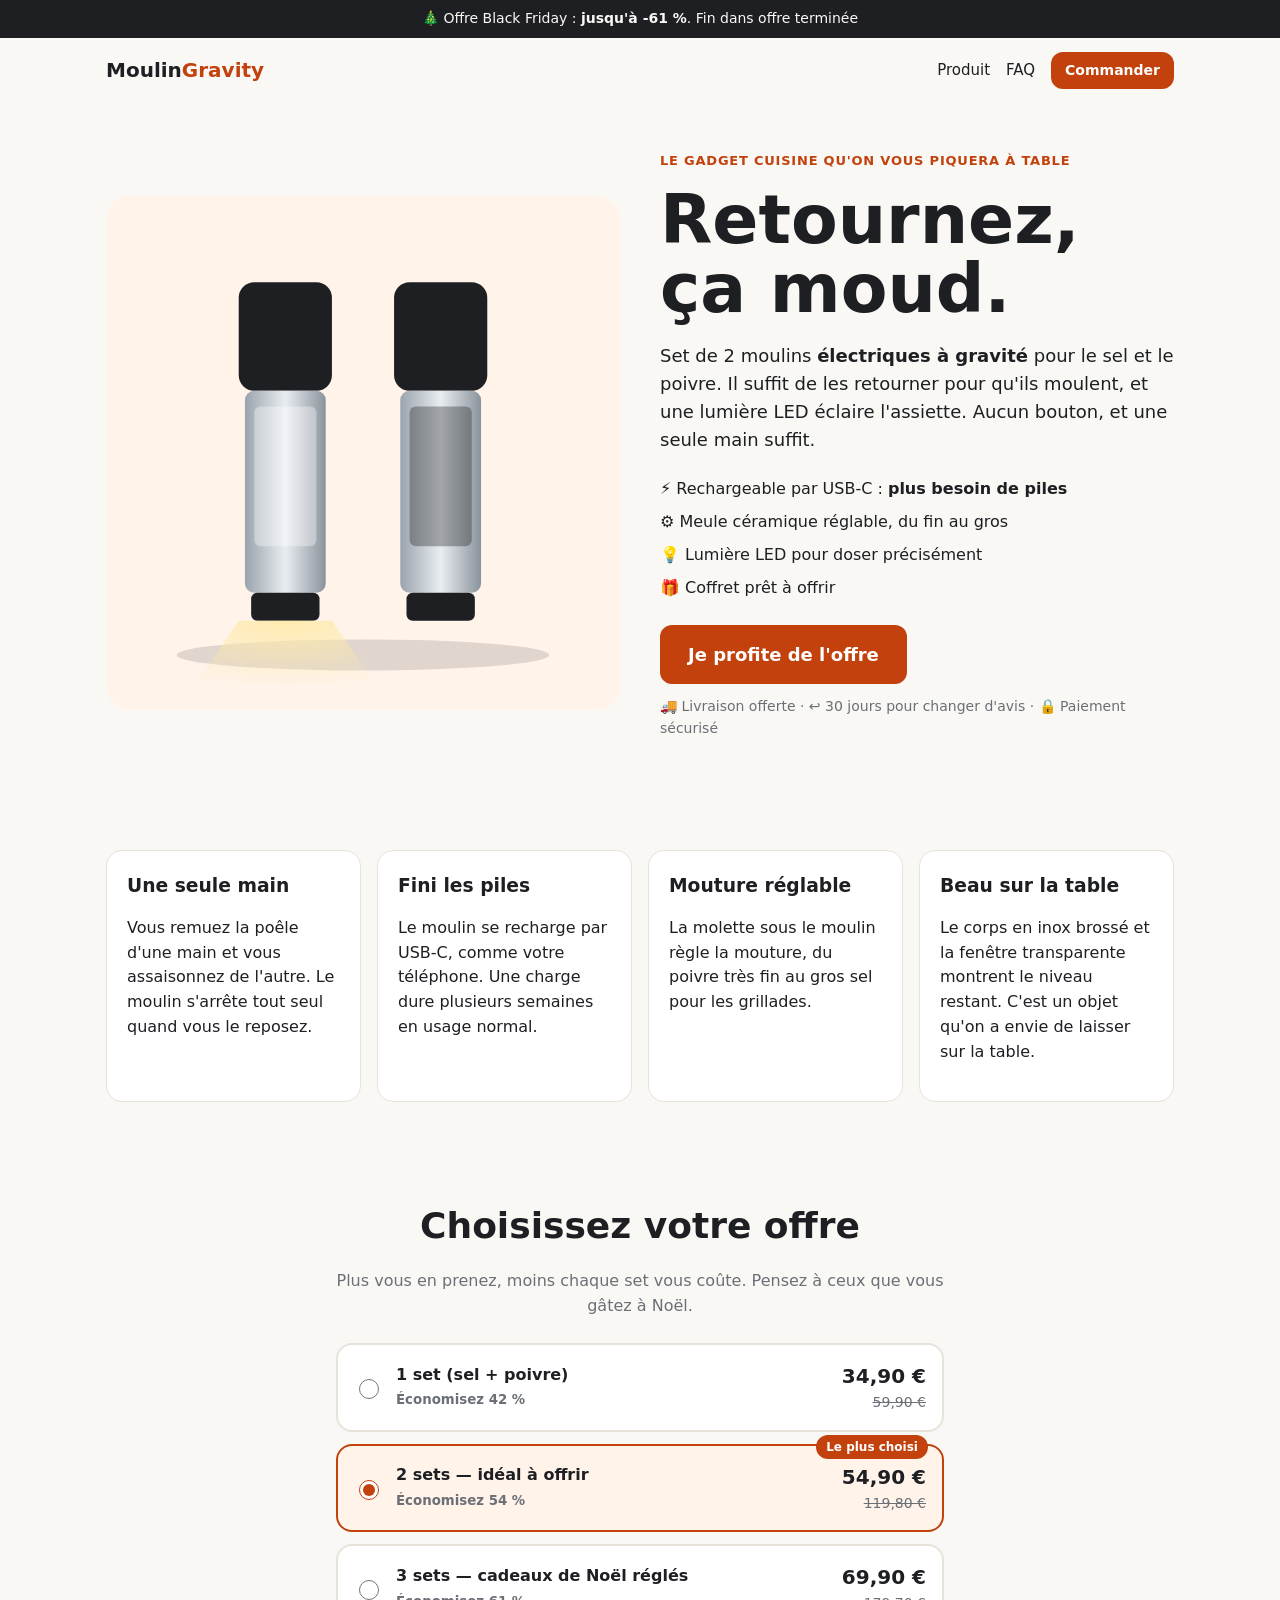
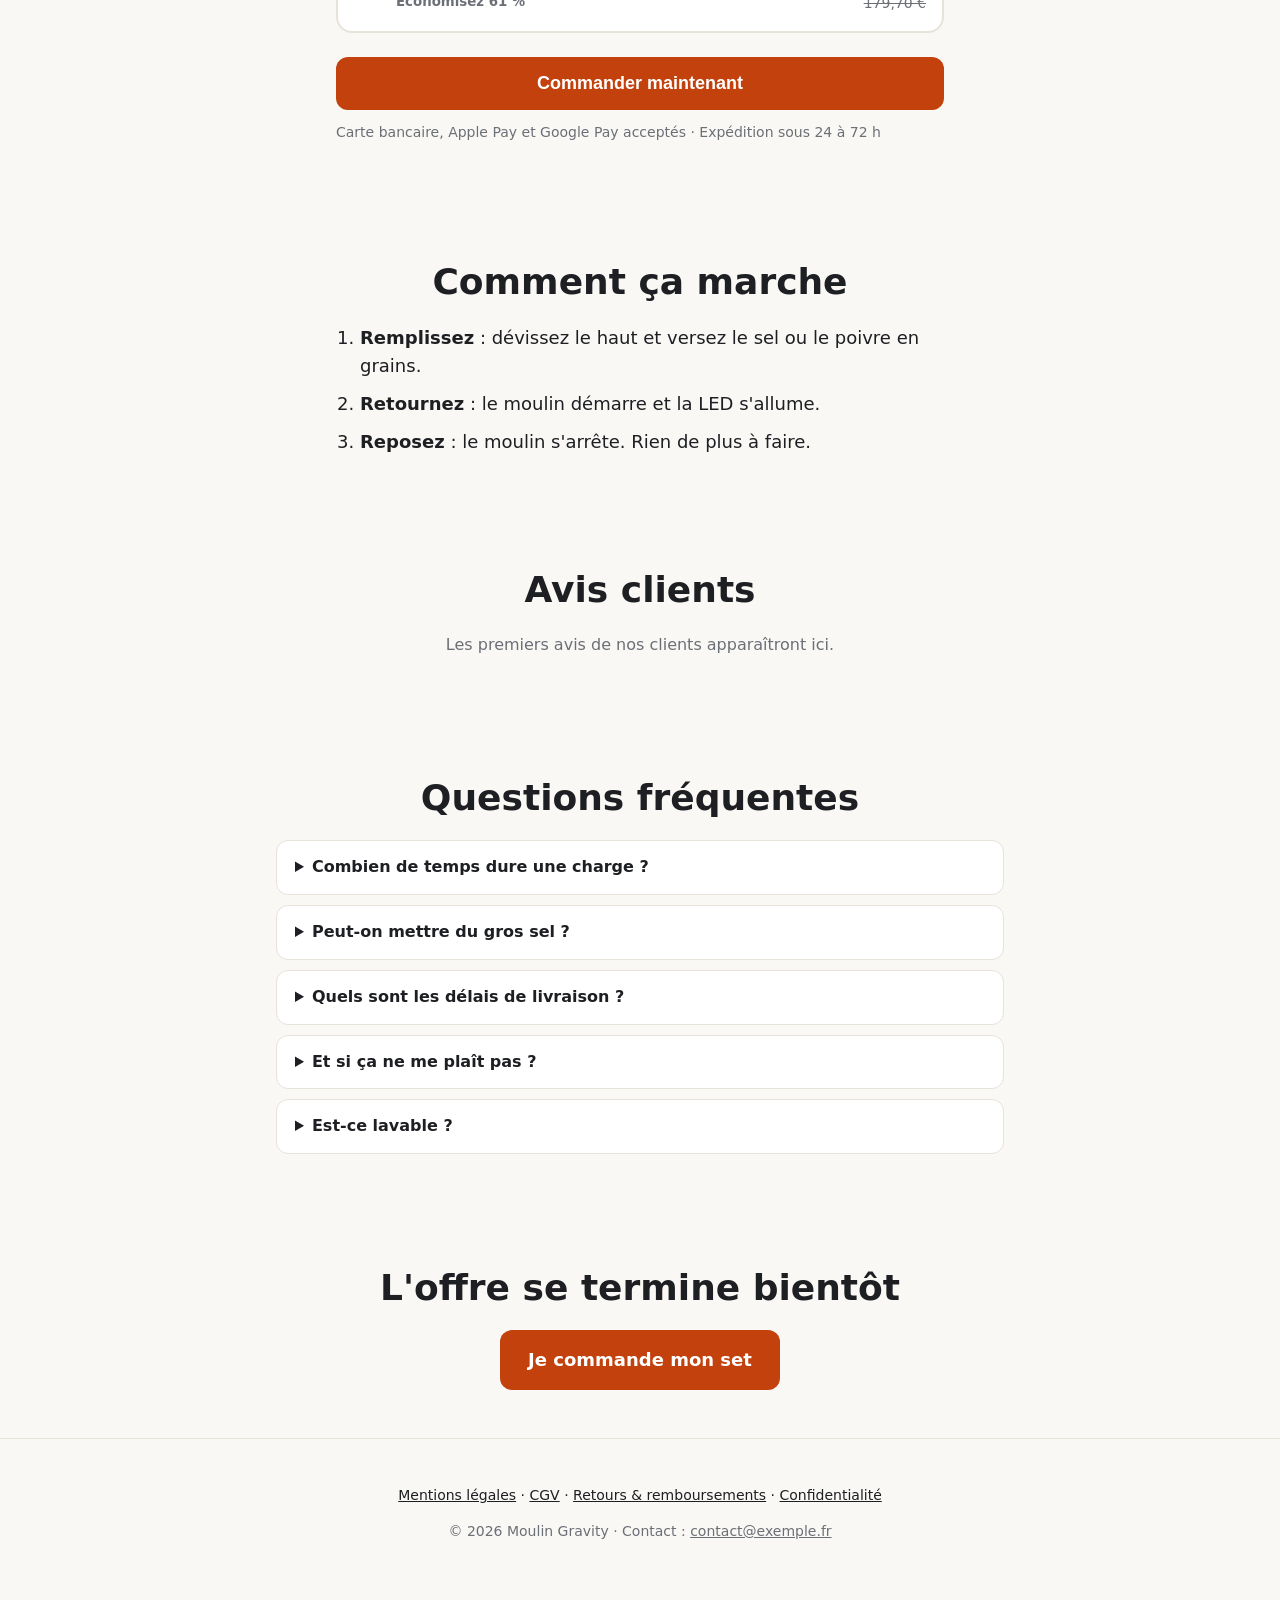
==== store/index.html @ 72789b7a "Lancement boutique Moulin Gravity : recherche produit, site, pubs et checklist Co-Authored-By: Claud" ====
<!doctype html>
<html lang="fr">
<head>
<meta charset="utf-8">
<meta name="viewport" content="width=device-width, initial-scale=1">
<title>Moulin Gravity — Moulins électriques sel & poivre</title>
<meta name="description" content="Retournez, ça moud. Set de 2 moulins électriques à gravité, avec lumière LED et rechargeables par USB-C. Livraison offerte en France.">
<meta property="og:title" content="Moulin Gravity — Retournez, ça moud.">
<meta property="og:description" content="Moulins électriques sel & poivre à gravité. L'idée cadeau de Noël.">
<link rel="stylesheet" href="style.css">
<script src="config.js"></script>
</head>
<body>

<div class="promo-bar">🎄 Offre Black Friday : <strong>jusqu'à -61 %</strong>. Fin dans <span id="countdown">—</span></div>

<header class="site-header">
  <a class="logo" href="#">Moulin<span>Gravity</span></a>
  <nav><a href="#produit">Produit</a><a href="#faq">FAQ</a><a href="#acheter" class="btn btn-sm">Commander</a></nav>
</header>

<main>
<section class="hero" id="produit">
  <div class="hero-media">
    <!-- Remplace par une vraie photo ou un GIF du produit : assets/hero.jpg -->
    <svg viewBox="0 0 300 300" role="img" aria-label="Deux moulins électriques à gravité">
      <defs>
        <linearGradient id="steel" x1="0" x2="1"><stop offset="0" stop-color="#9aa3ad"/><stop offset=".5" stop-color="#e9edf1"/><stop offset="1" stop-color="#8a939c"/></linearGradient>
        <radialGradient id="glow" cx=".5" cy="0" r="1"><stop offset="0" stop-color="#ffe9a8" stop-opacity=".9"/><stop offset="1" stop-color="#ffe9a8" stop-opacity="0"/></radialGradient>
      </defs>
      <ellipse cx="150" cy="280" rx="120" ry="10" fill="#000" opacity=".12"/>
      <g transform="translate(70 40)"><rect x="0" y="0" width="60" height="70" rx="10" fill="#1d1f23"/><rect x="4" y="70" width="52" height="130" rx="6" fill="url(#steel)"/><rect x="10" y="80" width="40" height="90" rx="4" fill="#fff" opacity=".35"/><rect x="8" y="200" width="44" height="18" rx="4" fill="#1d1f23"/><path d="M0 218 L60 218 L90 262 L-30 262 Z" fill="url(#glow)"/></g>
      <g transform="translate(170 40)"><rect x="0" y="0" width="60" height="70" rx="10" fill="#1d1f23"/><rect x="4" y="70" width="52" height="130" rx="6" fill="url(#steel)"/><rect x="10" y="80" width="40" height="90" rx="4" fill="#222" opacity=".35"/><rect x="8" y="200" width="44" height="18" rx="4" fill="#1d1f23"/></g>
    </svg>
  </div>
  <div class="hero-copy">
    <p class="eyebrow">Le gadget cuisine qu'on vous piquera à table</p>
    <h1>Retournez,<br>ça moud.</h1>
    <p class="lead">Set de 2 moulins <strong>électriques à gravité</strong> pour le sel et le poivre. Il suffit de les retourner pour qu'ils moulent, et une lumière LED éclaire l'assiette. Aucun bouton, et une seule main suffit.</p>
    <ul class="bullets">
      <li>⚡ Rechargeable par USB-C : <strong>plus besoin de piles</strong></li>
      <li>⚙️ Meule céramique réglable, du fin au gros</li>
      <li>💡 Lumière LED pour doser précisément</li>
      <li>🎁 Coffret prêt à offrir</li>
    </ul>
    <a href="#acheter" class="btn btn-lg">Je profite de l'offre</a>
    <p class="reassure">🚚 Livraison offerte · ↩️ 30 jours pour changer d'avis · 🔒 Paiement sécurisé</p>
  </div>
</section>

<section class="features">
  <div class="feature"><h3>Une seule main</h3><p>Vous remuez la poêle d'une main et vous assaisonnez de l'autre. Le moulin s'arrête tout seul quand vous le reposez.</p></div>
  <div class="feature"><h3>Fini les piles</h3><p>Le moulin se recharge par USB-C, comme votre téléphone. Une charge dure plusieurs semaines en usage normal.</p></div>
  <div class="feature"><h3>Mouture réglable</h3><p>La molette sous le moulin règle la mouture, du poivre très fin au gros sel pour les grillades.</p></div>
  <div class="feature"><h3>Beau sur la table</h3><p>Le corps en inox brossé et la fenêtre transparente montrent le niveau restant. C'est un objet qu'on a envie de laisser sur la table.</p></div>
</section>

<section class="offer" id="acheter">
  <h2>Choisissez votre offre</h2>
  <p class="sub">Plus vous en prenez, moins chaque set vous coûte. Pensez à ceux que vous gâtez à Noël.</p>
  <div class="offers" id="offers"></div>
  <button class="btn btn-lg btn-block" id="checkout">Commander maintenant</button>
  <p class="reassure">Carte bancaire, Apple Pay et Google Pay acceptés · Expédition sous 24 à 72 h</p>
</section>

<section class="steps">
  <h2>Comment ça marche</h2>
  <ol>
    <li><strong>Remplissez</strong> : dévissez le haut et versez le sel ou le poivre en grains.</li>
    <li><strong>Retournez</strong> : le moulin démarre et la LED s'allume.</li>
    <li><strong>Reposez</strong> : le moulin s'arrête. Rien de plus à faire.</li>
  </ol>
</section>

<section class="reviews">
  <h2>Avis clients</h2>
  <!-- N'affiche ici QUE de vrais avis (Judge.me, Trustpilot...). Les faux avis sont illégaux en France (DGCCRF). -->
  <p class="muted">Les premiers avis de nos clients apparaîtront ici.</p>
</section>

<section class="faq" id="faq">
  <h2>Questions fréquentes</h2>
  <details><summary>Combien de temps dure une charge ?</summary><p>Plusieurs semaines en usage quotidien normal. La recharge complète par USB-C prend environ 2 heures. Le câble est fourni.</p></details>
  <details><summary>Peut-on mettre du gros sel ?</summary><p>Oui. La meule céramique accepte le gros sel sec, le poivre en grains et les baies. Évitez le sel humide.</p></details>
  <details><summary>Quels sont les délais de livraison ?</summary><p>Comptez 3 à 7 jours ouvrés en France métropolitaine et en Belgique. Vous recevez un numéro de suivi par email.</p></details>
  <details><summary>Et si ça ne me plaît pas ?</summary><p>Vous avez 30 jours pour nous le retourner et être remboursé. Il suffit d'écrire au service client.</p></details>
  <details><summary>Est-ce lavable ?</summary><p>Essuyez l'extérieur avec un chiffon humide. Ne le plongez pas dans l'eau, car il contient de l'électronique.</p></details>
</section>

<section class="final-cta">
  <h2>L'offre se termine bientôt</h2>
  <a href="#acheter" class="btn btn-lg">Je commande mon set</a>
</section>
</main>

<footer>
  <p><a href="legal/mentions-legales.html">Mentions légales</a> · <a href="legal/cgv.html">CGV</a> · <a href="legal/retours.html">Retours & remboursements</a> · <a href="legal/confidentialite.html">Confidentialité</a></p>
  <p class="muted">© 2026 <span class="brand-name">Moulin Gravity</span> · Contact : <a class="contact-email" href="#"></a></p>
</footer>

<div class="sticky-cta"><a href="#acheter" class="btn btn-block">Commander : dès <span id="from-price"></span></a></div>

<script src="app.js"></script>
</body>
</html>
---- store/style.css ----
:root{--bg:#faf8f5;--fg:#1d1f23;--muted:#6b6f76;--card:#fff;--line:#e7e2da;--accent:#c2410c;--accent-fg:#fff;--soft:#fff3ea}
@media (prefers-color-scheme:dark){:root{--bg:#121315;--fg:#f1efe9;--muted:#a3a7ad;--card:#1c1d20;--line:#2c2e33;--accent:#f97316;--accent-fg:#111;--soft:#2a1b12}}
*{box-sizing:border-box}html{scroll-behavior:smooth}
body{margin:0;font:16px/1.55 system-ui,-apple-system,"Segoe UI",Roboto,sans-serif;background:var(--bg);color:var(--fg);padding-bottom:72px}
a{color:inherit}.muted{color:var(--muted)}
.promo-bar{background:var(--fg);color:var(--bg);text-align:center;padding:8px 16px;font-size:14px}
.site-header{display:flex;justify-content:space-between;align-items:center;padding:14px 16px;max-width:1100px;margin:auto}
.logo{font-weight:800;font-size:20px;text-decoration:none}.logo span{color:var(--accent)}
nav{display:flex;gap:16px;align-items:center}nav a{text-decoration:none;font-size:15px}
@media (max-width:600px){nav a:not(.btn){display:none}}
.btn{display:inline-block;background:var(--accent);color:var(--accent-fg);border:0;border-radius:12px;padding:12px 20px;font-weight:700;text-decoration:none;cursor:pointer;font-size:16px}
.btn:hover{filter:brightness(1.08)}.btn-sm{padding:8px 14px;font-size:14px}.btn-lg{padding:16px 28px;font-size:18px}.btn-block{display:block;width:100%;text-align:center}
section{max-width:1100px;margin:0 auto;padding:48px 16px}
h1{font-size:clamp(40px,7vw,68px);line-height:1.02;margin:.2em 0}h2{font-size:clamp(26px,4vw,36px);text-align:center;margin:0 0 .4em}
.eyebrow{color:var(--accent);font-weight:700;text-transform:uppercase;letter-spacing:.06em;font-size:13px;margin:0}
.lead{font-size:18px}.bullets{list-style:none;padding:0;margin:20px 0}.bullets li{padding:4px 0}
.reassure{font-size:14px;color:var(--muted);margin-top:12px}
.hero{display:grid;grid-template-columns:1fr 1fr;gap:40px;align-items:center}
.hero-media{background:var(--soft);border-radius:24px;padding:24px}.hero-media svg{width:100%;height:auto;display:block}
@media (max-width:800px){.hero{grid-template-columns:1fr}}
.features{display:grid;grid-template-columns:repeat(auto-fit,minmax(220px,1fr));gap:16px}
.feature{background:var(--card);border:1px solid var(--line);border-radius:16px;padding:20px}.feature h3{margin:0 0 6px}
.offer{max-width:640px}.sub{text-align:center;color:var(--muted)}
.offers{display:grid;gap:12px;margin:24px 0}
.offer-card{display:flex;align-items:center;gap:14px;background:var(--card);border:2px solid var(--line);border-radius:16px;padding:16px;cursor:pointer;position:relative}
.offer-card.selected{border-color:var(--accent);background:var(--soft)}
.offer-card input{accent-color:var(--accent);width:20px;height:20px}
.offer-card .label{flex:1;font-weight:600}.offer-card .price{text-align:right;font-weight:800;font-size:20px}
.offer-card .compare{display:block;font-size:14px;color:var(--muted);text-decoration:line-through;font-weight:400}
.badge{position:absolute;top:-11px;right:14px;background:var(--accent);color:var(--accent-fg);font-size:12px;font-weight:700;padding:3px 10px;border-radius:99px}
.steps ol{max-width:640px;margin:auto;font-size:18px}.steps li{margin:10px 0}
.reviews{text-align:center}
.faq{max-width:760px}details{background:var(--card);border:1px solid var(--line);border-radius:12px;padding:14px 18px;margin:10px 0}
summary{font-weight:700;cursor:pointer}
.final-cta{text-align:center}
footer{text-align:center;padding:32px 16px;border-top:1px solid var(--line);font-size:14px}
.sticky-cta{position:fixed;bottom:0;left:0;right:0;padding:10px 16px;background:var(--bg);border-top:1px solid var(--line);display:none}
@media (max-width:800px){.sticky-cta{display:block}}
.legal{max-width:760px}
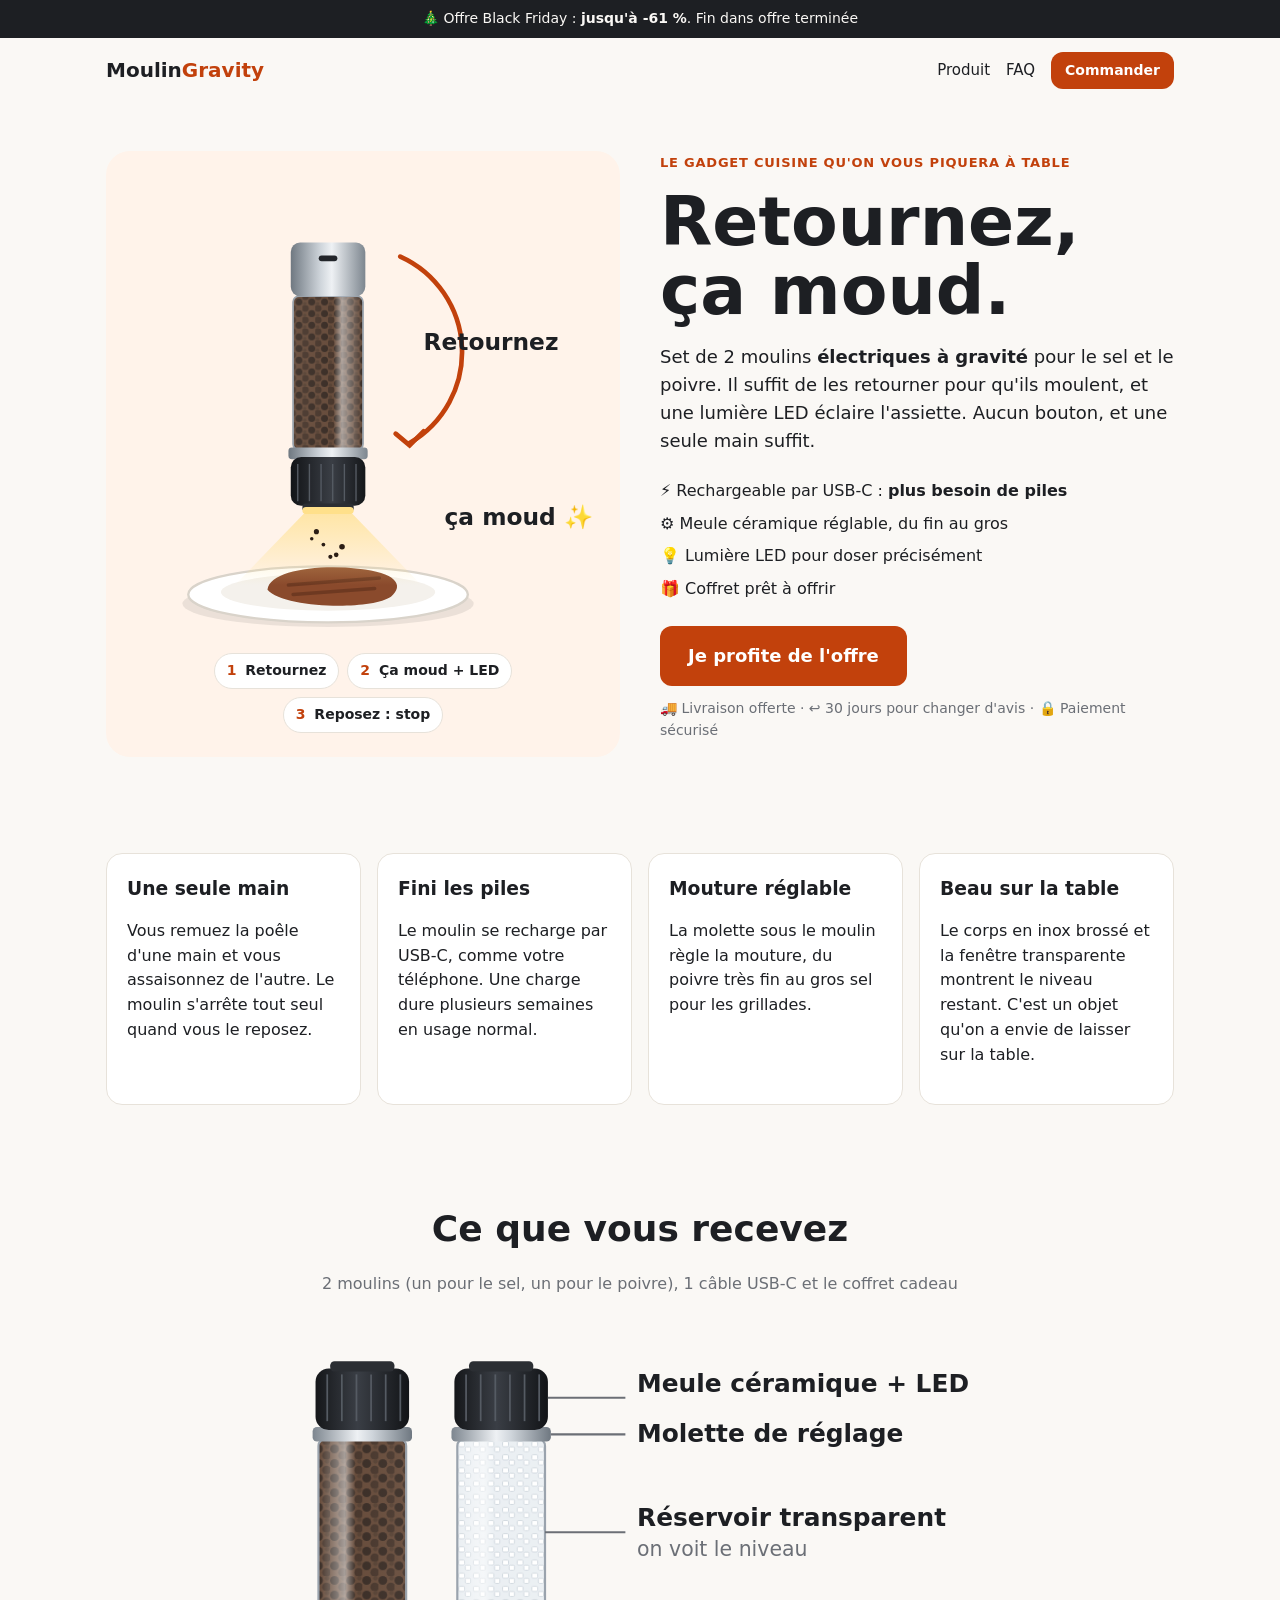
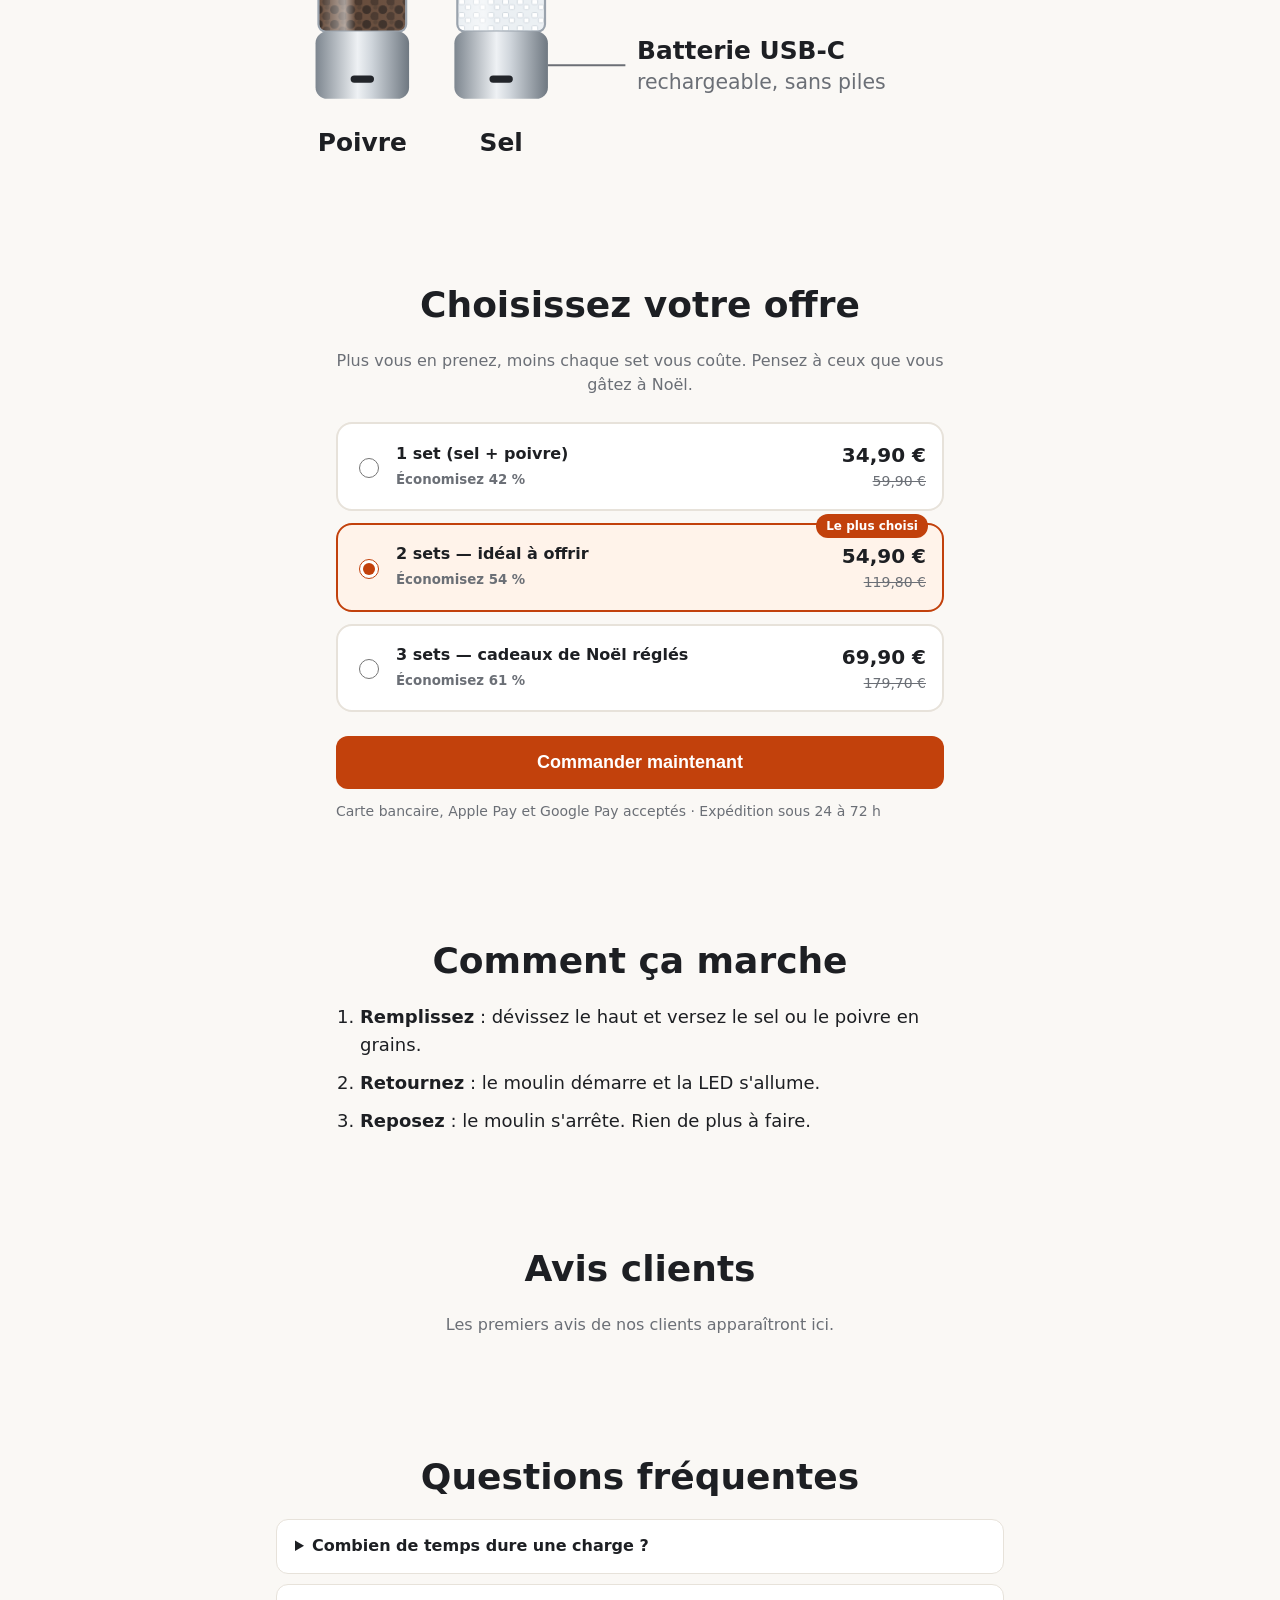
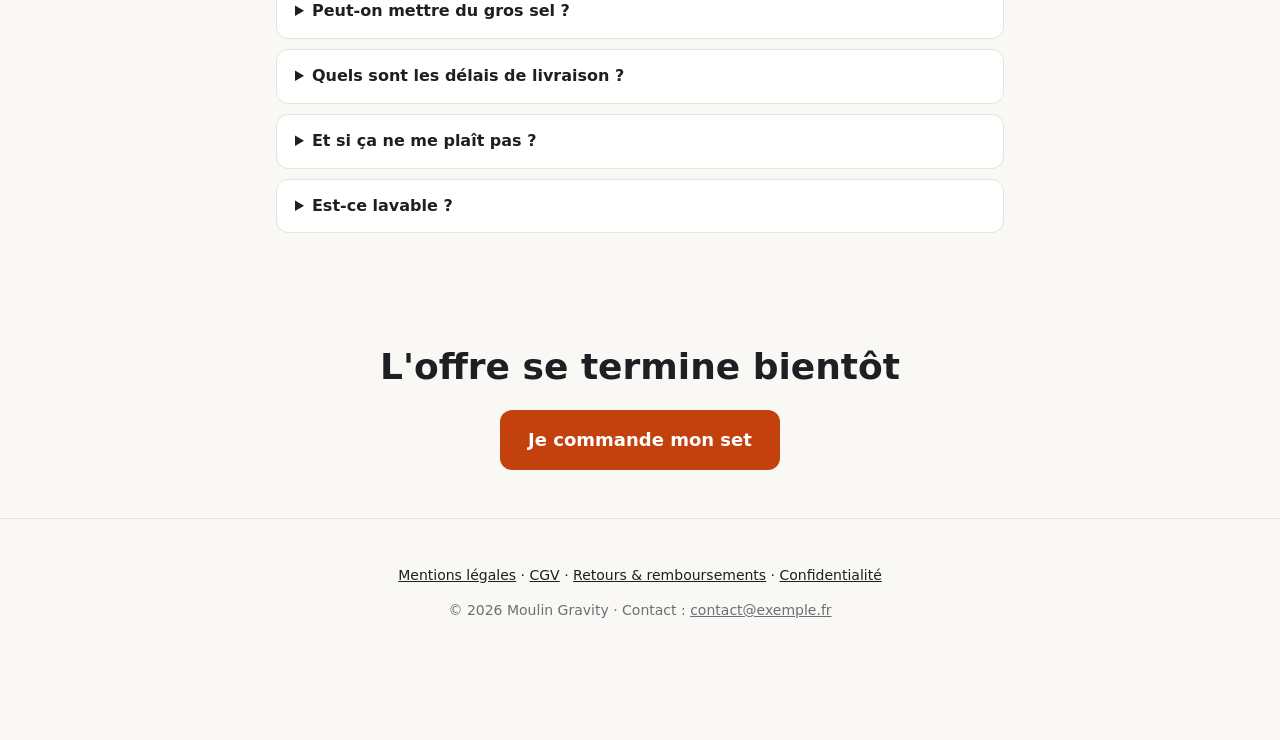
==== commit 29b24551: "Visuel produit : démo animée du retournement et schéma détaillé du moulin Co-Authored-By: Claude Opu" ====
--- a/store/index.html
+++ b/store/index.html
@@ -12,6 +12,31 @@
 </head>
 <body>
 
+<svg width="0" height="0" style="position:absolute" aria-hidden="true">
+  <defs>
+    <linearGradient id="steel" x1="0" x2="1"><stop offset="0" stop-color="#7d868f"/><stop offset=".45" stop-color="#eef1f4"/><stop offset=".6" stop-color="#cfd5db"/><stop offset="1" stop-color="#6f7881"/></linearGradient>
+    <linearGradient id="head" x1="0" x2="1"><stop offset="0" stop-color="#15171a"/><stop offset=".45" stop-color="#3a3e45"/><stop offset="1" stop-color="#121417"/></linearGradient>
+    <linearGradient id="glass" x1="0" x2="1"><stop offset="0" stop-color="#fff" stop-opacity=".05"/><stop offset=".3" stop-color="#fff" stop-opacity=".55"/><stop offset=".42" stop-color="#fff" stop-opacity=".08"/><stop offset="1" stop-color="#fff" stop-opacity=".12"/></linearGradient>
+    <linearGradient id="beam" x1="0" y1="0" x2="0" y2="1"><stop offset="0" stop-color="#ffe08a" stop-opacity=".95"/><stop offset="1" stop-color="#ffe08a" stop-opacity="0"/></linearGradient>
+    <pattern id="pepper" width="11" height="10" patternUnits="userSpaceOnUse"><rect width="11" height="10" fill="#5a3d2b"/><circle cx="3" cy="3" r="3" fill="#2b1d15"/><circle cx="8.5" cy="7.5" r="3" fill="#3a271c"/><circle cx="9" cy="1.5" r="1.6" fill="#4a3324"/></pattern>
+    <pattern id="salt" width="10" height="9" patternUnits="userSpaceOnUse"><rect width="10" height="9" fill="#e9eef2"/><rect x="1" y="1" width="4" height="3.5" rx=".8" fill="#fff" stroke="#c9d2da" stroke-width=".6"/><rect x="5.5" y="4.6" width="3.6" height="3.4" rx=".8" fill="#fff" stroke="#c9d2da" stroke-width=".6"/></pattern>
+    <!-- Moulin dessiné tête en haut, centré sur (0,0), hauteur 228 -->
+    <g id="grinder-body">
+      <rect x="-30" y="-64" width="60" height="132" rx="5" style="fill:var(--fill)"/>
+      <rect x="-30" y="-64" width="60" height="132" rx="5" fill="url(#glass)" stroke="#9aa3ad" stroke-width="1.5"/>
+      <rect x="-34" y="-72" width="68" height="10" rx="3" fill="url(#steel)"/>
+      <rect x="-32" y="-112" width="64" height="42" rx="9" fill="url(#head)"/>
+      <g stroke="#555b63" stroke-width="1.2">
+        <line x1="-24" y1="-108" x2="-24" y2="-76"/><line x1="-14" y1="-108" x2="-14" y2="-76"/><line x1="-4" y1="-108" x2="-4" y2="-76"/>
+        <line x1="6" y1="-108" x2="6" y2="-76"/><line x1="16" y1="-108" x2="16" y2="-76"/><line x1="26" y1="-108" x2="26" y2="-76"/>
+      </g>
+      <rect x="-22" y="-117" width="44" height="7" rx="3" fill="#2b2e33"/>
+      <rect x="-32" y="68" width="64" height="46" rx="8" fill="url(#steel)"/>
+      <rect x="-8" y="98" width="16" height="5" rx="2.5" fill="#22252a"/>
+    </g>
+  </defs>
+</svg>
+
 <div class="promo-bar">🎄 Offre Black Friday : <strong>jusqu'à -61 %</strong>. Fin dans <span id="countdown">—</span></div>
 
 <header class="site-header">
@@ -22,16 +47,48 @@
 <main>
 <section class="hero" id="produit">
   <div class="hero-media">
-    <!-- Remplace par une vraie photo ou un GIF du produit : assets/hero.jpg -->
-    <svg viewBox="0 0 300 300" role="img" aria-label="Deux moulins électriques à gravité">
-      <defs>
-        <linearGradient id="steel" x1="0" x2="1"><stop offset="0" stop-color="#9aa3ad"/><stop offset=".5" stop-color="#e9edf1"/><stop offset="1" stop-color="#8a939c"/></linearGradient>
-        <radialGradient id="glow" cx=".5" cy="0" r="1"><stop offset="0" stop-color="#ffe9a8" stop-opacity=".9"/><stop offset="1" stop-color="#ffe9a8" stop-opacity="0"/></radialGradient>
-      </defs>
-      <ellipse cx="150" cy="280" rx="120" ry="10" fill="#000" opacity=".12"/>
-      <g transform="translate(70 40)"><rect x="0" y="0" width="60" height="70" rx="10" fill="#1d1f23"/><rect x="4" y="70" width="52" height="130" rx="6" fill="url(#steel)"/><rect x="10" y="80" width="40" height="90" rx="4" fill="#fff" opacity=".35"/><rect x="8" y="200" width="44" height="18" rx="4" fill="#1d1f23"/><path d="M0 218 L60 218 L90 262 L-30 262 Z" fill="url(#glow)"/></g>
-      <g transform="translate(170 40)"><rect x="0" y="0" width="60" height="70" rx="10" fill="#1d1f23"/><rect x="4" y="70" width="52" height="130" rx="6" fill="url(#steel)"/><rect x="10" y="80" width="40" height="90" rx="4" fill="#222" opacity=".35"/><rect x="8" y="200" width="44" height="18" rx="4" fill="#1d1f23"/></g>
+    <svg viewBox="0 0 400 400" role="img" aria-label="Animation : on retourne le moulin, la LED s'allume et le poivre tombe sur l'assiette" id="demo">
+      <!-- assiette + steak -->
+      <ellipse cx="170" cy="368" rx="125" ry="20" fill="#000" opacity=".08"/>
+      <ellipse cx="170" cy="360" rx="120" ry="24" fill="#fff" stroke="#d9d3ca" stroke-width="2"/>
+      <ellipse cx="170" cy="358" rx="92" ry="16" fill="#f4f1ec"/>
+      <path d="M118 356 C120 340 160 334 196 338 C228 341 236 352 224 362 C206 374 132 372 118 356 Z" fill="#8a4a2c"/>
+      <path d="M136 352 L214 346 M140 360 L210 355" stroke="#5d2f1b" stroke-width="3" stroke-linecap="round" opacity=".6"/>
+
+      <!-- faisceau LED + poivre (visibles quand retourné) -->
+      <g opacity="0">
+        <animate attributeName="opacity" values="0;0;1;1;0;0" keyTimes="0;.36;.4;.8;.84;1" dur="6s" repeatCount="indefinite"/>
+        <path d="M150 290 L190 290 L250 352 L90 352 Z" fill="url(#beam)" opacity=".75"/>
+        <g fill="#2b1d15">
+          <circle cx="160" cy="292" r="2.2"><animate attributeName="cy" values="292;346" dur=".7s" repeatCount="indefinite"/></circle>
+          <circle cx="172" cy="292" r="1.8"><animate attributeName="cy" values="292;348" dur=".6s" begin=".2s" repeatCount="indefinite"/></circle>
+          <circle cx="182" cy="292" r="2.4"><animate attributeName="cy" values="292;345" dur=".75s" begin=".35s" repeatCount="indefinite"/></circle>
+          <circle cx="166" cy="292" r="1.6"><animate attributeName="cy" values="292;350" dur=".65s" begin=".1s" repeatCount="indefinite"/></circle>
+          <circle cx="177" cy="292" r="2"><animate attributeName="cy" values="292;347" dur=".7s" begin=".45s" repeatCount="indefinite"/></circle>
+          <circle cx="156" cy="292" r="1.5"><animate attributeName="cy" values="292;349" dur=".8s" begin=".3s" repeatCount="indefinite"/></circle>
+        </g>
+        <text x="270" y="300" font-size="20" font-weight="800" fill="currentColor">ça moud ✨</text>
+      </g>
+
+      <!-- flèche "retournez" (visible à l'endroit) -->
+      <g opacity="1" fill="none" stroke="var(--accent)" stroke-width="4" stroke-linecap="round">
+        <animate attributeName="opacity" values="1;1;0;0;0;1" keyTimes="0;.18;.24;.9;.96;1" dur="6s" repeatCount="indefinite"/>
+        <path d="M232 70 A90 90 0 0 1 240 230"/>
+        <path d="M228 222 L240 232 L252 220"/>
+        <text x="252" y="150" font-size="20" font-weight="800" fill="currentColor" stroke="none">Retournez</text>
+      </g>
+
+      <!-- moulin poivre animé -->
+      <g transform="translate(170 172)">
+        <g style="--fill:url(#pepper)">
+          <animateTransform attributeName="transform" type="rotate" values="0;0;180;180;0;0" keyTimes="0;.2;.36;.8;.95;1" dur="6s" repeatCount="indefinite" calcMode="spline" keySplines="0 0 1 1;.5 0 .3 1;0 0 1 1;.5 0 .3 1;0 0 1 1"/>
+          <use href="#grinder-body"/>
+          <g opacity="0"><animate attributeName="opacity" values="0;0;1;1;0;0" keyTimes="0;.36;.4;.8;.84;1" dur="6s" repeatCount="indefinite"/>
+            <rect x="-22" y="-119" width="44" height="6" rx="3" fill="#ffe08a"/></g>
+        </g>
+      </g>
     </svg>
+    <ol class="demo-steps"><li><b>1</b> Retournez</li><li><b>2</b> Ça moud + LED</li><li><b>3</b> Reposez : stop</li></ol>
   </div>
   <div class="hero-copy">
     <p class="eyebrow">Le gadget cuisine qu'on vous piquera à table</p>
@@ -53,6 +110,27 @@
   <div class="feature"><h3>Fini les piles</h3><p>Le moulin se recharge par USB-C, comme votre téléphone. Une charge dure plusieurs semaines en usage normal.</p></div>
   <div class="feature"><h3>Mouture réglable</h3><p>La molette sous le moulin règle la mouture, du poivre très fin au gros sel pour les grillades.</p></div>
   <div class="feature"><h3>Beau sur la table</h3><p>Le corps en inox brossé et la fenêtre transparente montrent le niveau restant. C'est un objet qu'on a envie de laisser sur la table.</p></div>
+</section>
+
+<section class="anatomy">
+  <h2>Ce que vous recevez</h2>
+  <p class="sub">2 moulins (un pour le sel, un pour le poivre), 1 câble USB-C et le coffret cadeau</p>
+  <svg viewBox="0 0 520 320" role="img" aria-label="Schéma du moulin avec ses éléments">
+    <g transform="translate(70 150)" style="--fill:url(#pepper)"><use href="#grinder-body"/></g>
+    <g transform="translate(165 150)" style="--fill:url(#salt)"><use href="#grinder-body"/></g>
+    <g fill="currentColor" font-size="17" font-weight="700" text-anchor="middle"><text x="70" y="300">Poivre</text><text x="165" y="300">Sel</text></g>
+    <g stroke="var(--muted)" stroke-width="1.5" fill="none">
+      <path d="M197 58 H250"/><path d="M199 83 H250"/><path d="M195 150 H250"/><path d="M197 241 H250"/>
+    </g>
+    <g fill="currentColor" font-size="17">
+      <text x="258" y="54" font-weight="700">Meule céramique + LED</text>
+      <text x="258" y="88" font-weight="700">Molette de réglage</text>
+      <text x="258" y="146" font-weight="700">Réservoir transparent</text>
+      <text x="258" y="166" class="small">on voit le niveau</text>
+      <text x="258" y="237" font-weight="700">Batterie USB-C</text>
+      <text x="258" y="257" class="small">rechargeable, sans piles</text>
+    </g>
+  </svg>
 </section>
 
 <section class="offer" id="acheter">
--- a/store/style.css
+++ b/store/style.css
@@ -37,3 +37,10 @@
 .sticky-cta{position:fixed;bottom:0;left:0;right:0;padding:10px 16px;background:var(--bg);border-top:1px solid var(--line);display:none}
 @media (max-width:800px){.sticky-cta{display:block}}
 .legal{max-width:760px}
+.hero-media{color:var(--fg)}
+.demo-steps{display:flex;justify-content:center;gap:8px;list-style:none;padding:0;margin:12px 0 0;flex-wrap:wrap;font-size:14px;font-weight:600}
+.demo-steps li{background:var(--card);border:1px solid var(--line);border-radius:99px;padding:6px 12px}
+.demo-steps b{color:var(--accent);margin-right:4px}
+.anatomy svg{width:100%;height:auto;display:block;color:var(--fg);max-width:760px;margin:16px auto 0}
+.anatomy .small{font-size:13px;fill:var(--muted)}
+.anatomy .small{font-size:14px}
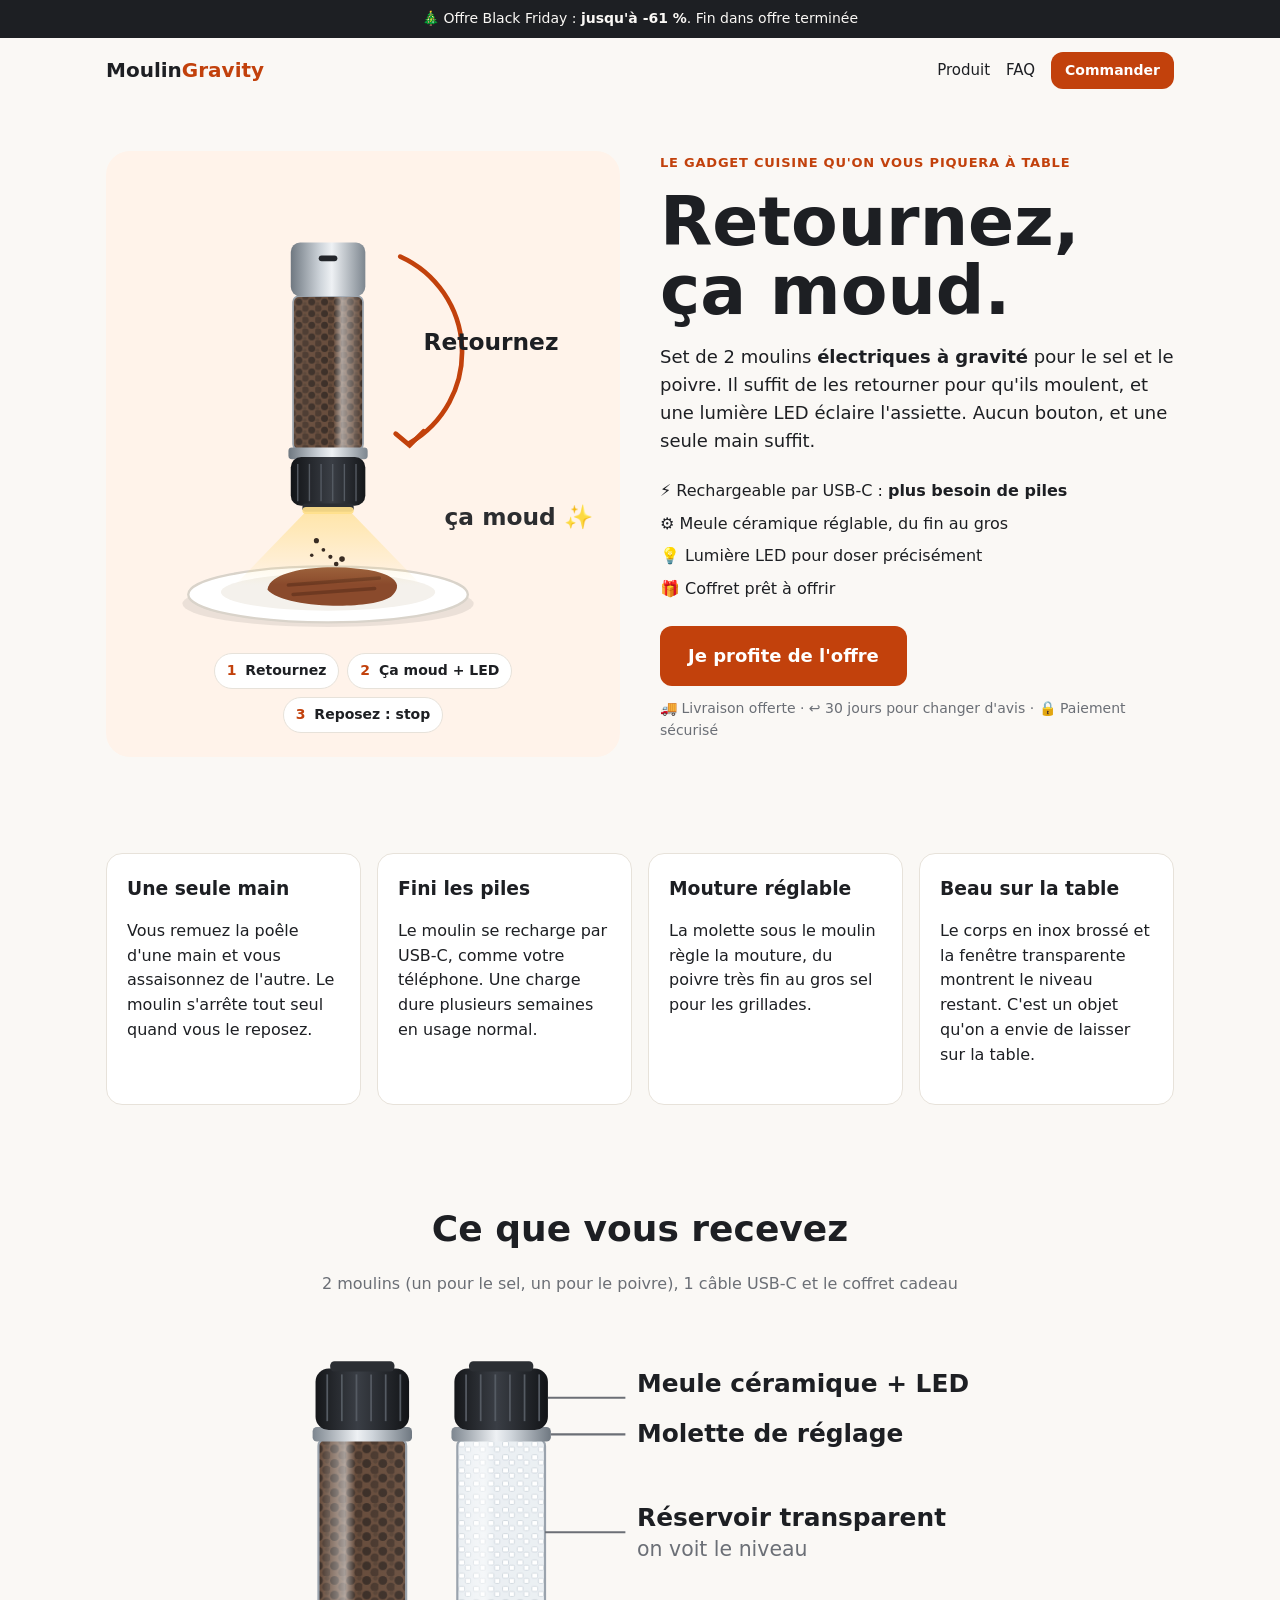
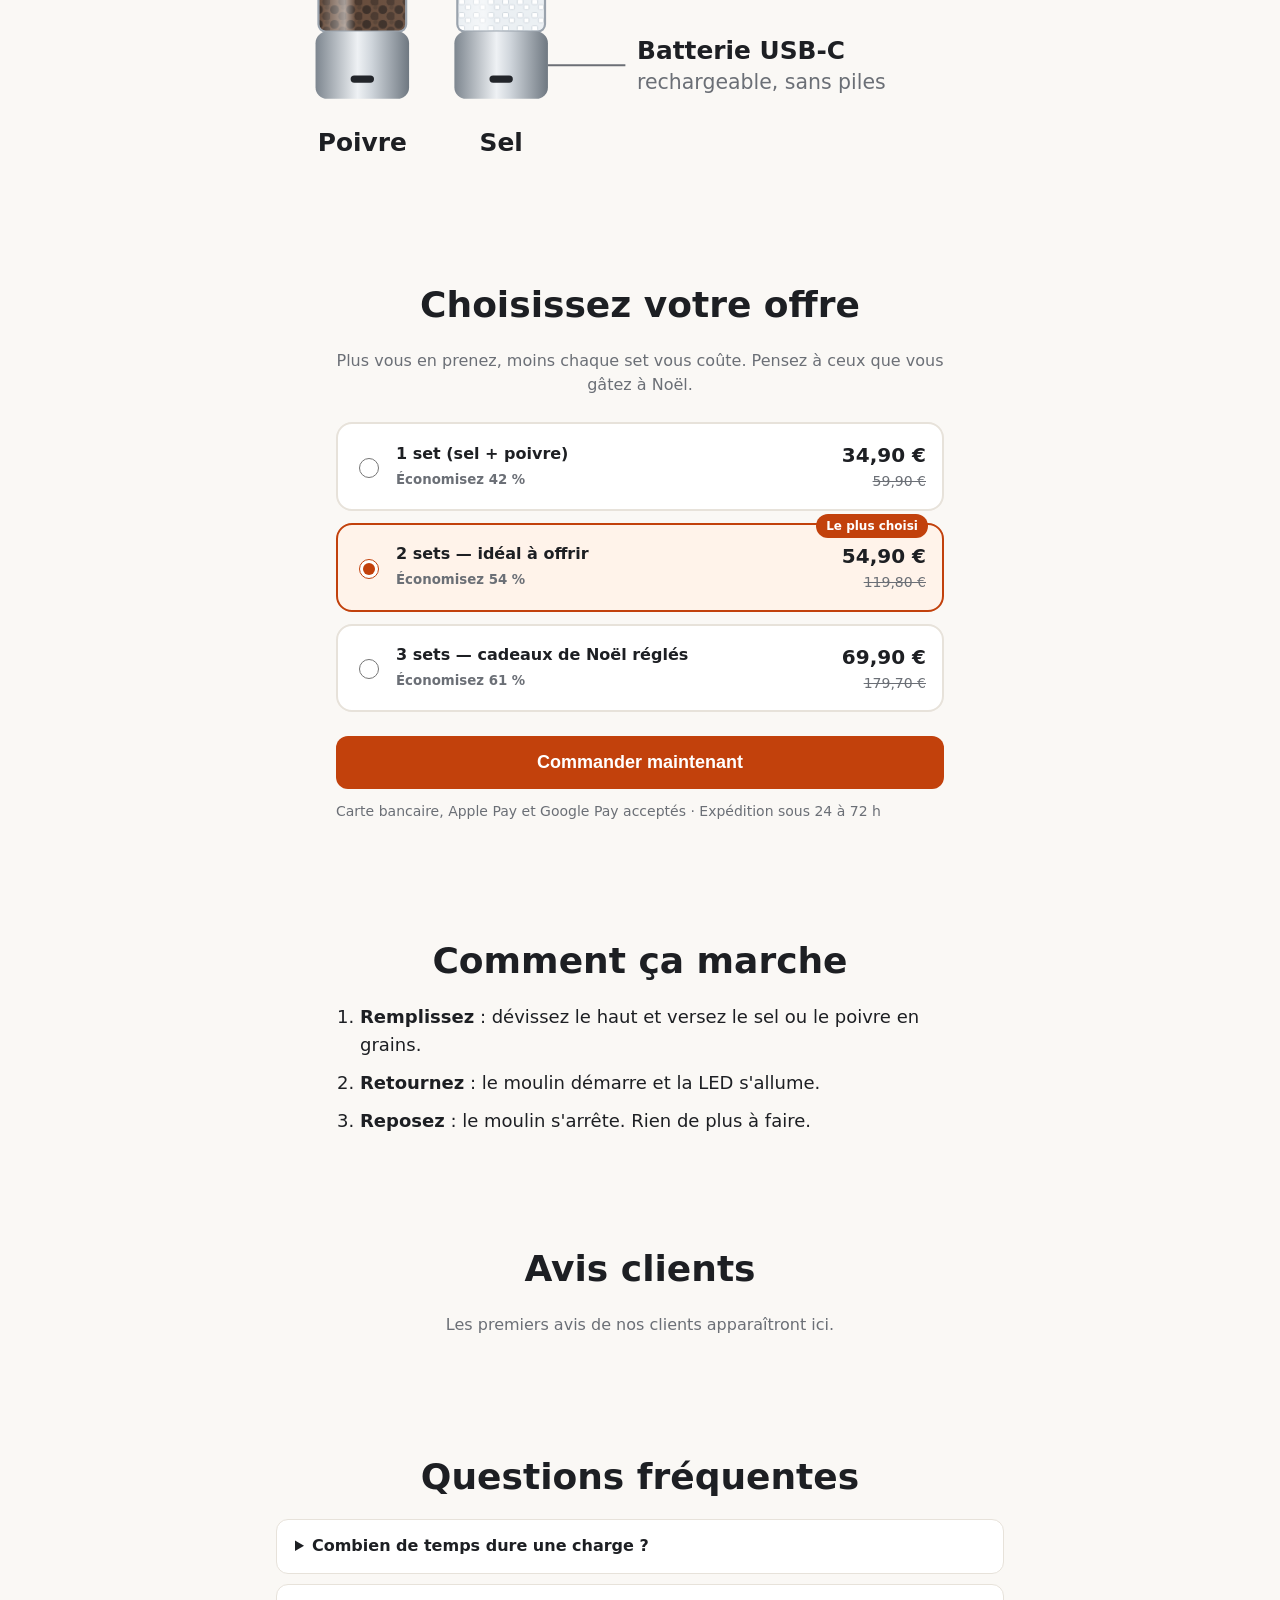
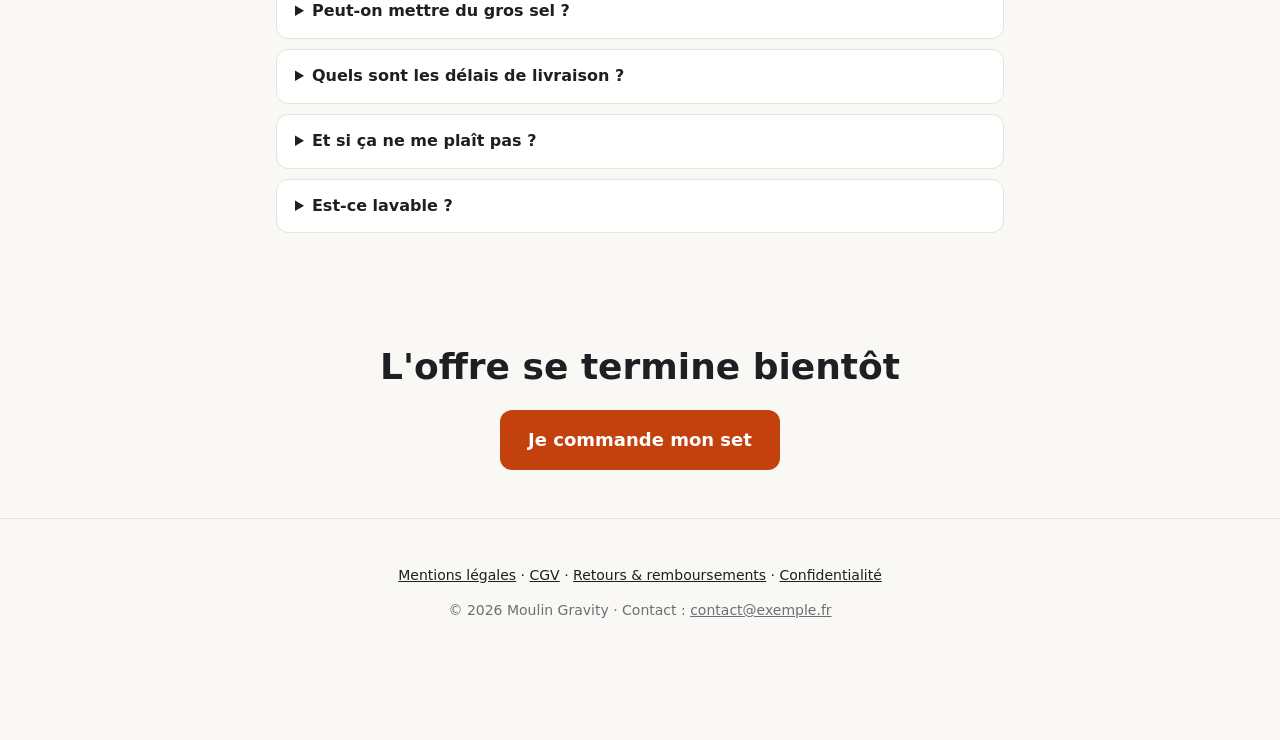
==== commit fa1ca8a2: "Galerie photos produit configurable (remplace l'animation dès qu'une photo est fournie) Co-Authored-" ====
--- a/store/index.html
+++ b/store/index.html
@@ -46,7 +46,7 @@
 
 <main>
 <section class="hero" id="produit">
-  <div class="hero-media">
+  <div class="hero-media" id="hero-media">
     <svg viewBox="0 0 400 400" role="img" aria-label="Animation : on retourne le moulin, la LED s'allume et le poivre tombe sur l'assiette" id="demo">
       <!-- assiette + steak -->
       <ellipse cx="170" cy="368" rx="125" ry="20" fill="#000" opacity=".08"/>
--- a/store/style.css
+++ b/store/style.css
@@ -44,3 +44,6 @@
 .anatomy svg{width:100%;height:auto;display:block;color:var(--fg);max-width:760px;margin:16px auto 0}
 .anatomy .small{font-size:13px;fill:var(--muted)}
 .anatomy .small{font-size:14px}
+.hero-media.has-photos{padding:0;overflow:hidden}
+.main-photo{width:100%;aspect-ratio:1/1;object-fit:cover;display:block}
+.thumbs{display:flex;gap:8px;padding:8px;overflow-x:auto}.thumbs img{width:64px;height:64px;object-fit:cover;border-radius:8px;cursor:pointer;border:2px solid var(--line)}
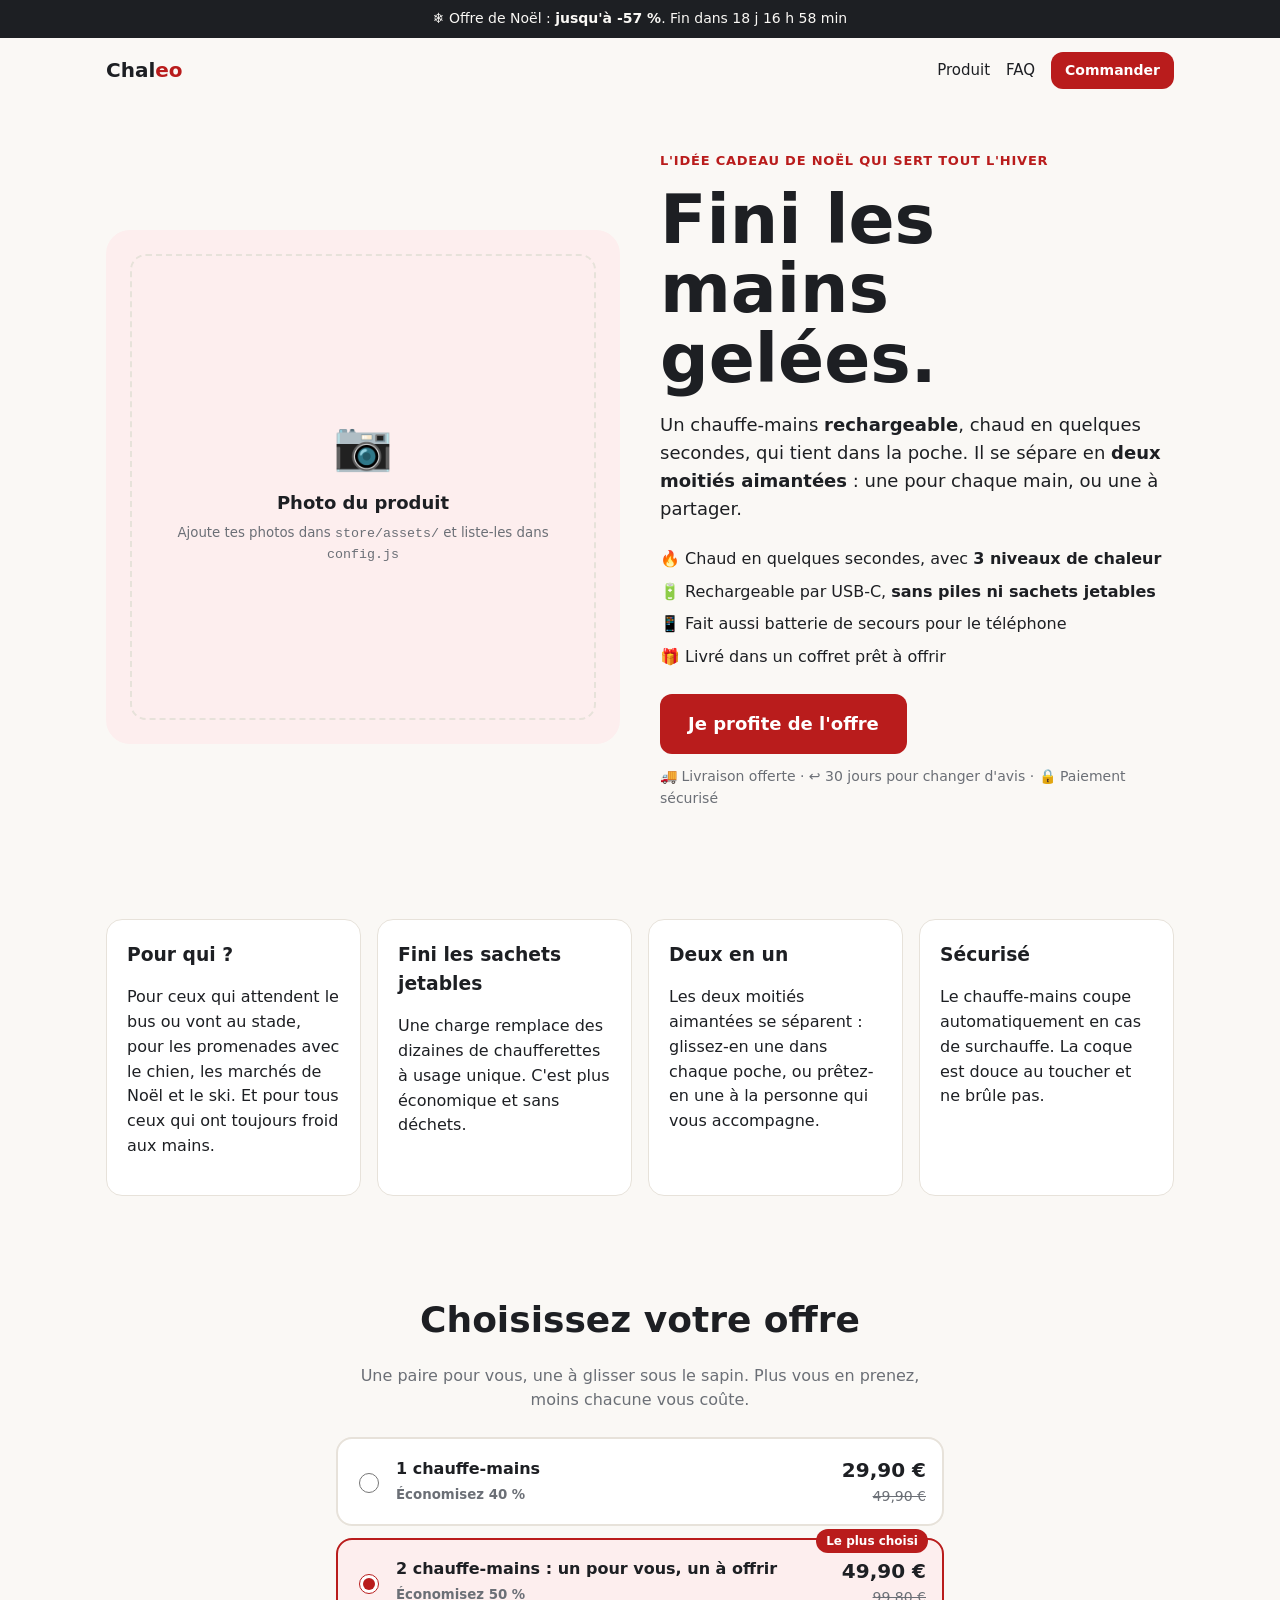
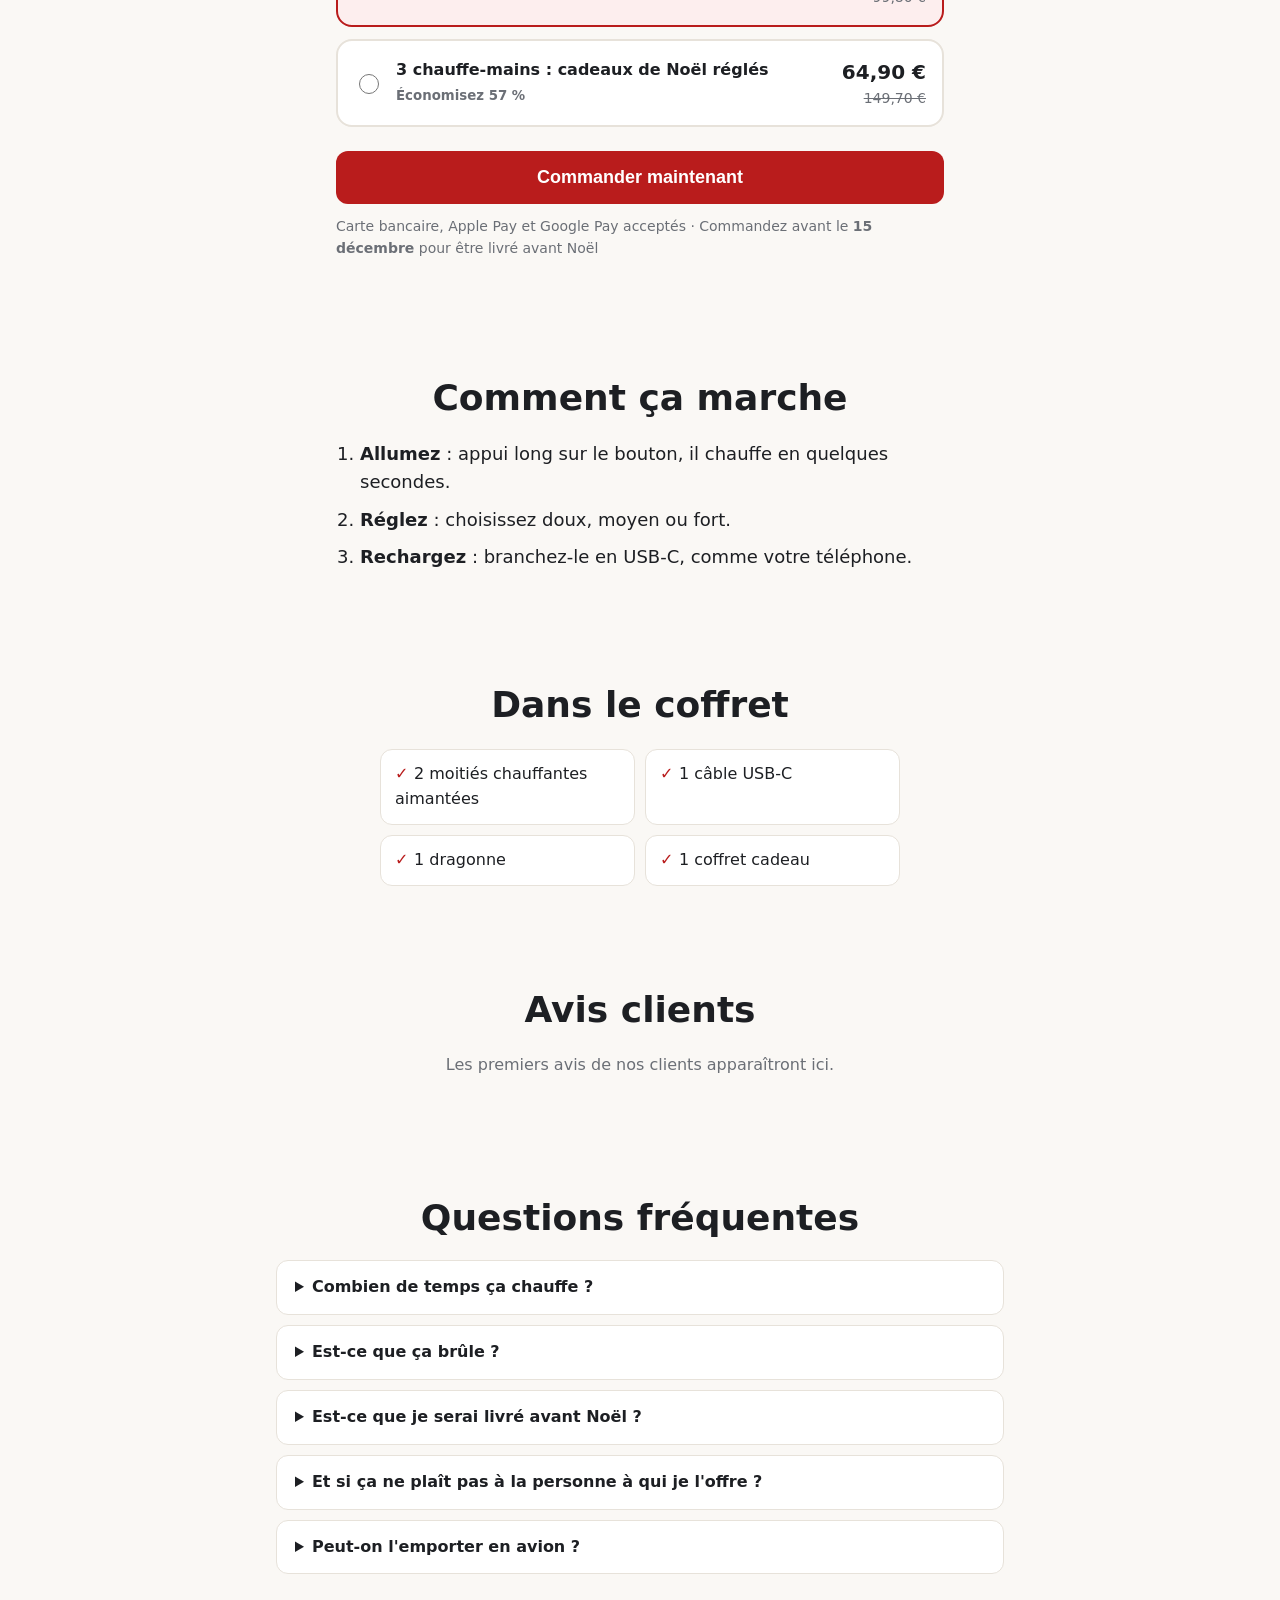
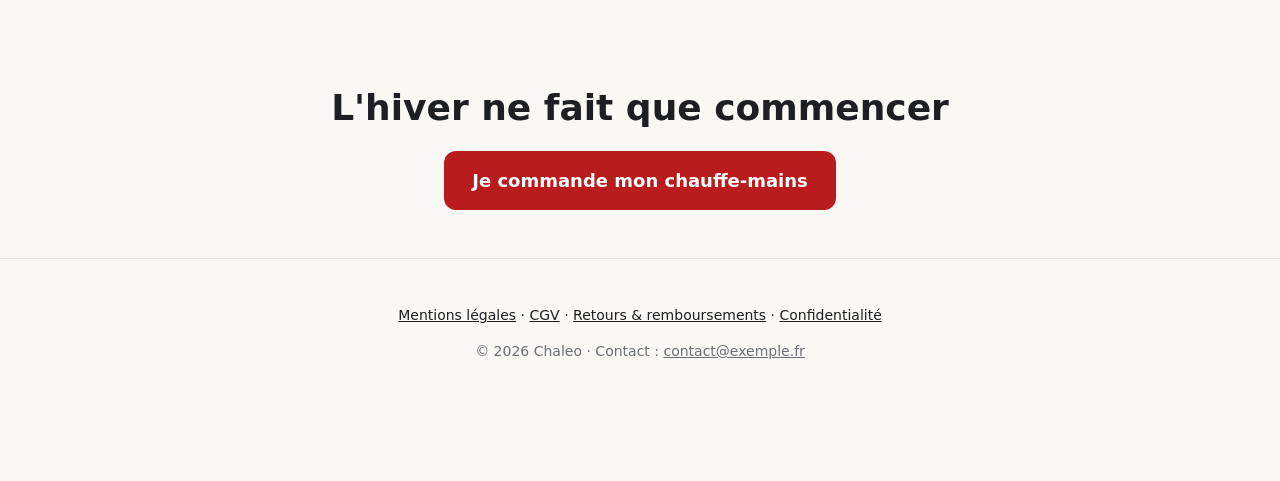
==== commit 10186aa8: "Changement de produit : chauffe-mains rechargeable (Noël / hiver) Co-Authored-By: Claude Opus 5.5 <n" ====
--- a/store/index.html
+++ b/store/index.html
@@ -3,102 +3,41 @@
 <head>
 <meta charset="utf-8">
 <meta name="viewport" content="width=device-width, initial-scale=1">
-<title>Moulin Gravity — Moulins électriques sel & poivre</title>
-<meta name="description" content="Retournez, ça moud. Set de 2 moulins électriques à gravité, avec lumière LED et rechargeables par USB-C. Livraison offerte en France.">
-<meta property="og:title" content="Moulin Gravity — Retournez, ça moud.">
-<meta property="og:description" content="Moulins électriques sel & poivre à gravité. L'idée cadeau de Noël.">
+<title>Chaleo — Chauffe-mains rechargeable</title>
+<meta name="description" content="Chauffe-mains rechargeable USB-C : chaud en quelques secondes, 3 niveaux de chaleur, se sépare en deux. L'idée cadeau de Noël. Livraison offerte en France.">
+<meta property="og:title" content="Chaleo — Fini les mains gelées cet hiver">
+<meta property="og:description" content="Chauffe-mains rechargeable, l'idée cadeau de Noël.">
 <link rel="stylesheet" href="style.css">
 <script src="config.js"></script>
 </head>
 <body>
 
-<svg width="0" height="0" style="position:absolute" aria-hidden="true">
-  <defs>
-    <linearGradient id="steel" x1="0" x2="1"><stop offset="0" stop-color="#7d868f"/><stop offset=".45" stop-color="#eef1f4"/><stop offset=".6" stop-color="#cfd5db"/><stop offset="1" stop-color="#6f7881"/></linearGradient>
-    <linearGradient id="head" x1="0" x2="1"><stop offset="0" stop-color="#15171a"/><stop offset=".45" stop-color="#3a3e45"/><stop offset="1" stop-color="#121417"/></linearGradient>
-    <linearGradient id="glass" x1="0" x2="1"><stop offset="0" stop-color="#fff" stop-opacity=".05"/><stop offset=".3" stop-color="#fff" stop-opacity=".55"/><stop offset=".42" stop-color="#fff" stop-opacity=".08"/><stop offset="1" stop-color="#fff" stop-opacity=".12"/></linearGradient>
-    <linearGradient id="beam" x1="0" y1="0" x2="0" y2="1"><stop offset="0" stop-color="#ffe08a" stop-opacity=".95"/><stop offset="1" stop-color="#ffe08a" stop-opacity="0"/></linearGradient>
-    <pattern id="pepper" width="11" height="10" patternUnits="userSpaceOnUse"><rect width="11" height="10" fill="#5a3d2b"/><circle cx="3" cy="3" r="3" fill="#2b1d15"/><circle cx="8.5" cy="7.5" r="3" fill="#3a271c"/><circle cx="9" cy="1.5" r="1.6" fill="#4a3324"/></pattern>
-    <pattern id="salt" width="10" height="9" patternUnits="userSpaceOnUse"><rect width="10" height="9" fill="#e9eef2"/><rect x="1" y="1" width="4" height="3.5" rx=".8" fill="#fff" stroke="#c9d2da" stroke-width=".6"/><rect x="5.5" y="4.6" width="3.6" height="3.4" rx=".8" fill="#fff" stroke="#c9d2da" stroke-width=".6"/></pattern>
-    <!-- Moulin dessiné tête en haut, centré sur (0,0), hauteur 228 -->
-    <g id="grinder-body">
-      <rect x="-30" y="-64" width="60" height="132" rx="5" style="fill:var(--fill)"/>
-      <rect x="-30" y="-64" width="60" height="132" rx="5" fill="url(#glass)" stroke="#9aa3ad" stroke-width="1.5"/>
-      <rect x="-34" y="-72" width="68" height="10" rx="3" fill="url(#steel)"/>
-      <rect x="-32" y="-112" width="64" height="42" rx="9" fill="url(#head)"/>
-      <g stroke="#555b63" stroke-width="1.2">
-        <line x1="-24" y1="-108" x2="-24" y2="-76"/><line x1="-14" y1="-108" x2="-14" y2="-76"/><line x1="-4" y1="-108" x2="-4" y2="-76"/>
-        <line x1="6" y1="-108" x2="6" y2="-76"/><line x1="16" y1="-108" x2="16" y2="-76"/><line x1="26" y1="-108" x2="26" y2="-76"/>
-      </g>
-      <rect x="-22" y="-117" width="44" height="7" rx="3" fill="#2b2e33"/>
-      <rect x="-32" y="68" width="64" height="46" rx="8" fill="url(#steel)"/>
-      <rect x="-8" y="98" width="16" height="5" rx="2.5" fill="#22252a"/>
-    </g>
-  </defs>
-</svg>
-
-<div class="promo-bar">🎄 Offre Black Friday : <strong>jusqu'à -61 %</strong>. Fin dans <span id="countdown">—</span></div>
+<div class="promo-bar">❄️ Offre de Noël : <strong>jusqu'à -57 %</strong>. Fin dans <span id="countdown">—</span></div>
 
 <header class="site-header">
-  <a class="logo" href="#">Moulin<span>Gravity</span></a>
+  <a class="logo" href="#">Chal<span>eo</span></a>
   <nav><a href="#produit">Produit</a><a href="#faq">FAQ</a><a href="#acheter" class="btn btn-sm">Commander</a></nav>
 </header>
 
 <main>
 <section class="hero" id="produit">
   <div class="hero-media" id="hero-media">
-    <svg viewBox="0 0 400 400" role="img" aria-label="Animation : on retourne le moulin, la LED s'allume et le poivre tombe sur l'assiette" id="demo">
-      <!-- assiette + steak -->
-      <ellipse cx="170" cy="368" rx="125" ry="20" fill="#000" opacity=".08"/>
-      <ellipse cx="170" cy="360" rx="120" ry="24" fill="#fff" stroke="#d9d3ca" stroke-width="2"/>
-      <ellipse cx="170" cy="358" rx="92" ry="16" fill="#f4f1ec"/>
-      <path d="M118 356 C120 340 160 334 196 338 C228 341 236 352 224 362 C206 374 132 372 118 356 Z" fill="#8a4a2c"/>
-      <path d="M136 352 L214 346 M140 360 L210 355" stroke="#5d2f1b" stroke-width="3" stroke-linecap="round" opacity=".6"/>
-
-      <!-- faisceau LED + poivre (visibles quand retourné) -->
-      <g opacity="0">
-        <animate attributeName="opacity" values="0;0;1;1;0;0" keyTimes="0;.36;.4;.8;.84;1" dur="6s" repeatCount="indefinite"/>
-        <path d="M150 290 L190 290 L250 352 L90 352 Z" fill="url(#beam)" opacity=".75"/>
-        <g fill="#2b1d15">
-          <circle cx="160" cy="292" r="2.2"><animate attributeName="cy" values="292;346" dur=".7s" repeatCount="indefinite"/></circle>
-          <circle cx="172" cy="292" r="1.8"><animate attributeName="cy" values="292;348" dur=".6s" begin=".2s" repeatCount="indefinite"/></circle>
-          <circle cx="182" cy="292" r="2.4"><animate attributeName="cy" values="292;345" dur=".75s" begin=".35s" repeatCount="indefinite"/></circle>
-          <circle cx="166" cy="292" r="1.6"><animate attributeName="cy" values="292;350" dur=".65s" begin=".1s" repeatCount="indefinite"/></circle>
-          <circle cx="177" cy="292" r="2"><animate attributeName="cy" values="292;347" dur=".7s" begin=".45s" repeatCount="indefinite"/></circle>
-          <circle cx="156" cy="292" r="1.5"><animate attributeName="cy" values="292;349" dur=".8s" begin=".3s" repeatCount="indefinite"/></circle>
-        </g>
-        <text x="270" y="300" font-size="20" font-weight="800" fill="currentColor">ça moud ✨</text>
-      </g>
-
-      <!-- flèche "retournez" (visible à l'endroit) -->
-      <g opacity="1" fill="none" stroke="var(--accent)" stroke-width="4" stroke-linecap="round">
-        <animate attributeName="opacity" values="1;1;0;0;0;1" keyTimes="0;.18;.24;.9;.96;1" dur="6s" repeatCount="indefinite"/>
-        <path d="M232 70 A90 90 0 0 1 240 230"/>
-        <path d="M228 222 L240 232 L252 220"/>
-        <text x="252" y="150" font-size="20" font-weight="800" fill="currentColor" stroke="none">Retournez</text>
-      </g>
-
-      <!-- moulin poivre animé -->
-      <g transform="translate(170 172)">
-        <g style="--fill:url(#pepper)">
-          <animateTransform attributeName="transform" type="rotate" values="0;0;180;180;0;0" keyTimes="0;.2;.36;.8;.95;1" dur="6s" repeatCount="indefinite" calcMode="spline" keySplines="0 0 1 1;.5 0 .3 1;0 0 1 1;.5 0 .3 1;0 0 1 1"/>
-          <use href="#grinder-body"/>
-          <g opacity="0"><animate attributeName="opacity" values="0;0;1;1;0;0" keyTimes="0;.36;.4;.8;.84;1" dur="6s" repeatCount="indefinite"/>
-            <rect x="-22" y="-119" width="44" height="6" rx="3" fill="#ffe08a"/></g>
-        </g>
-      </g>
-    </svg>
-    <ol class="demo-steps"><li><b>1</b> Retournez</li><li><b>2</b> Ça moud + LED</li><li><b>3</b> Reposez : stop</li></ol>
+    <!-- Remplacé automatiquement par les vraies photos listées dans config.js (photos: [...]) -->
+    <div class="photo-placeholder">
+      <span>📷</span>
+      <strong>Photo du produit</strong>
+      <small>Ajoute tes photos dans <code>store/assets/</code> et liste-les dans <code>config.js</code></small>
+    </div>
   </div>
   <div class="hero-copy">
-    <p class="eyebrow">Le gadget cuisine qu'on vous piquera à table</p>
-    <h1>Retournez,<br>ça moud.</h1>
-    <p class="lead">Set de 2 moulins <strong>électriques à gravité</strong> pour le sel et le poivre. Il suffit de les retourner pour qu'ils moulent, et une lumière LED éclaire l'assiette. Aucun bouton, et une seule main suffit.</p>
+    <p class="eyebrow">L'idée cadeau de Noël qui sert tout l'hiver</p>
+    <h1>Fini les mains gelées.</h1>
+    <p class="lead">Un chauffe-mains <strong>rechargeable</strong>, chaud en quelques secondes, qui tient dans la poche. Il se sépare en <strong>deux moitiés aimantées</strong> : une pour chaque main, ou une à partager.</p>
     <ul class="bullets">
-      <li>⚡ Rechargeable par USB-C : <strong>plus besoin de piles</strong></li>
-      <li>⚙️ Meule céramique réglable, du fin au gros</li>
-      <li>💡 Lumière LED pour doser précisément</li>
-      <li>🎁 Coffret prêt à offrir</li>
+      <li>🔥 Chaud en quelques secondes, avec <strong>3 niveaux de chaleur</strong></li>
+      <li>🔋 Rechargeable par USB-C, <strong>sans piles ni sachets jetables</strong></li>
+      <li>📱 Fait aussi batterie de secours pour le téléphone</li>
+      <li>🎁 Livré dans un coffret prêt à offrir</li>
     </ul>
     <a href="#acheter" class="btn btn-lg">Je profite de l'offre</a>
     <p class="reassure">🚚 Livraison offerte · ↩️ 30 jours pour changer d'avis · 🔒 Paiement sécurisé</p>
@@ -106,48 +45,37 @@
 </section>
 
 <section class="features">
-  <div class="feature"><h3>Une seule main</h3><p>Vous remuez la poêle d'une main et vous assaisonnez de l'autre. Le moulin s'arrête tout seul quand vous le reposez.</p></div>
-  <div class="feature"><h3>Fini les piles</h3><p>Le moulin se recharge par USB-C, comme votre téléphone. Une charge dure plusieurs semaines en usage normal.</p></div>
-  <div class="feature"><h3>Mouture réglable</h3><p>La molette sous le moulin règle la mouture, du poivre très fin au gros sel pour les grillades.</p></div>
-  <div class="feature"><h3>Beau sur la table</h3><p>Le corps en inox brossé et la fenêtre transparente montrent le niveau restant. C'est un objet qu'on a envie de laisser sur la table.</p></div>
-</section>
-
-<section class="anatomy">
-  <h2>Ce que vous recevez</h2>
-  <p class="sub">2 moulins (un pour le sel, un pour le poivre), 1 câble USB-C et le coffret cadeau</p>
-  <svg viewBox="0 0 520 320" role="img" aria-label="Schéma du moulin avec ses éléments">
-    <g transform="translate(70 150)" style="--fill:url(#pepper)"><use href="#grinder-body"/></g>
-    <g transform="translate(165 150)" style="--fill:url(#salt)"><use href="#grinder-body"/></g>
-    <g fill="currentColor" font-size="17" font-weight="700" text-anchor="middle"><text x="70" y="300">Poivre</text><text x="165" y="300">Sel</text></g>
-    <g stroke="var(--muted)" stroke-width="1.5" fill="none">
-      <path d="M197 58 H250"/><path d="M199 83 H250"/><path d="M195 150 H250"/><path d="M197 241 H250"/>
-    </g>
-    <g fill="currentColor" font-size="17">
-      <text x="258" y="54" font-weight="700">Meule céramique + LED</text>
-      <text x="258" y="88" font-weight="700">Molette de réglage</text>
-      <text x="258" y="146" font-weight="700">Réservoir transparent</text>
-      <text x="258" y="166" class="small">on voit le niveau</text>
-      <text x="258" y="237" font-weight="700">Batterie USB-C</text>
-      <text x="258" y="257" class="small">rechargeable, sans piles</text>
-    </g>
-  </svg>
+  <div class="feature"><h3>Pour qui ?</h3><p>Pour ceux qui attendent le bus ou vont au stade, pour les promenades avec le chien, les marchés de Noël et le ski. Et pour tous ceux qui ont toujours froid aux mains.</p></div>
+  <div class="feature"><h3>Fini les sachets jetables</h3><p>Une charge remplace des dizaines de chaufferettes à usage unique. C'est plus économique et sans déchets.</p></div>
+  <div class="feature"><h3>Deux en un</h3><p>Les deux moitiés aimantées se séparent : glissez-en une dans chaque poche, ou prêtez-en une à la personne qui vous accompagne.</p></div>
+  <div class="feature"><h3>Sécurisé</h3><p>Le chauffe-mains coupe automatiquement en cas de surchauffe. La coque est douce au toucher et ne brûle pas.</p></div>
 </section>
 
 <section class="offer" id="acheter">
   <h2>Choisissez votre offre</h2>
-  <p class="sub">Plus vous en prenez, moins chaque set vous coûte. Pensez à ceux que vous gâtez à Noël.</p>
+  <p class="sub">Une paire pour vous, une à glisser sous le sapin. Plus vous en prenez, moins chacune vous coûte.</p>
   <div class="offers" id="offers"></div>
   <button class="btn btn-lg btn-block" id="checkout">Commander maintenant</button>
-  <p class="reassure">Carte bancaire, Apple Pay et Google Pay acceptés · Expédition sous 24 à 72 h</p>
+  <p class="reassure">Carte bancaire, Apple Pay et Google Pay acceptés · Commandez avant le <strong>15 décembre</strong> pour être livré avant Noël</p>
 </section>
 
 <section class="steps">
   <h2>Comment ça marche</h2>
   <ol>
-    <li><strong>Remplissez</strong> : dévissez le haut et versez le sel ou le poivre en grains.</li>
-    <li><strong>Retournez</strong> : le moulin démarre et la LED s'allume.</li>
-    <li><strong>Reposez</strong> : le moulin s'arrête. Rien de plus à faire.</li>
+    <li><strong>Allumez</strong> : appui long sur le bouton, il chauffe en quelques secondes.</li>
+    <li><strong>Réglez</strong> : choisissez doux, moyen ou fort.</li>
+    <li><strong>Rechargez</strong> : branchez-le en USB-C, comme votre téléphone.</li>
   </ol>
+</section>
+
+<section class="kit">
+  <h2>Dans le coffret</h2>
+  <ul class="kit-list">
+    <li>2 moitiés chauffantes aimantées</li>
+    <li>1 câble USB-C</li>
+    <li>1 dragonne</li>
+    <li>1 coffret cadeau</li>
+  </ul>
 </section>
 
 <section class="reviews">
@@ -158,22 +86,23 @@
 
 <section class="faq" id="faq">
   <h2>Questions fréquentes</h2>
-  <details><summary>Combien de temps dure une charge ?</summary><p>Plusieurs semaines en usage quotidien normal. La recharge complète par USB-C prend environ 2 heures. Le câble est fourni.</p></details>
-  <details><summary>Peut-on mettre du gros sel ?</summary><p>Oui. La meule céramique accepte le gros sel sec, le poivre en grains et les baies. Évitez le sel humide.</p></details>
-  <details><summary>Quels sont les délais de livraison ?</summary><p>Comptez 3 à 7 jours ouvrés en France métropolitaine et en Belgique. Vous recevez un numéro de suivi par email.</p></details>
-  <details><summary>Et si ça ne me plaît pas ?</summary><p>Vous avez 30 jours pour nous le retourner et être remboursé. Il suffit d'écrire au service client.</p></details>
-  <details><summary>Est-ce lavable ?</summary><p>Essuyez l'extérieur avec un chiffon humide. Ne le plongez pas dans l'eau, car il contient de l'électronique.</p></details>
+  <!-- ⚠️ Vérifie autonomie, température et temps de charge sur la fiche du fournisseur avant le lancement -->
+  <details><summary>Combien de temps ça chauffe ?</summary><p>Plusieurs heures avec une charge, selon le niveau choisi : plus longtemps en mode doux, moins en mode fort. La recharge complète par USB-C prend quelques heures.</p></details>
+  <details><summary>Est-ce que ça brûle ?</summary><p>Non. La chaleur reste agréable, et l'appareil se coupe automatiquement en cas de surchauffe. Ne l'utilisez pas en contact direct prolongé avec la peau pendant le sommeil.</p></details>
+  <details><summary>Est-ce que je serai livré avant Noël ?</summary><p>Oui, si vous commandez avant le 15 décembre, pour la France métropolitaine et la Belgique. Comptez 3 à 7 jours ouvrés, avec un numéro de suivi envoyé par email.</p></details>
+  <details><summary>Et si ça ne plaît pas à la personne à qui je l'offre ?</summary><p>Vous avez 30 jours après réception pour nous le retourner, même après Noël, et être remboursé.</p></details>
+  <details><summary>Peut-on l'emporter en avion ?</summary><p>Oui en cabine, comme une batterie externe. Ne le mettez pas en soute.</p></details>
 </section>
 
 <section class="final-cta">
-  <h2>L'offre se termine bientôt</h2>
-  <a href="#acheter" class="btn btn-lg">Je commande mon set</a>
+  <h2>L'hiver ne fait que commencer</h2>
+  <a href="#acheter" class="btn btn-lg">Je commande mon chauffe-mains</a>
 </section>
 </main>
 
 <footer>
   <p><a href="legal/mentions-legales.html">Mentions légales</a> · <a href="legal/cgv.html">CGV</a> · <a href="legal/retours.html">Retours & remboursements</a> · <a href="legal/confidentialite.html">Confidentialité</a></p>
-  <p class="muted">© 2026 <span class="brand-name">Moulin Gravity</span> · Contact : <a class="contact-email" href="#"></a></p>
+  <p class="muted">© 2026 <span class="brand-name">Chaleo</span> · Contact : <a class="contact-email" href="#"></a></p>
 </footer>
 
 <div class="sticky-cta"><a href="#acheter" class="btn btn-block">Commander : dès <span id="from-price"></span></a></div>
--- a/store/style.css
+++ b/store/style.css
@@ -1,5 +1,5 @@
-:root{--bg:#faf8f5;--fg:#1d1f23;--muted:#6b6f76;--card:#fff;--line:#e7e2da;--accent:#c2410c;--accent-fg:#fff;--soft:#fff3ea}
-@media (prefers-color-scheme:dark){:root{--bg:#121315;--fg:#f1efe9;--muted:#a3a7ad;--card:#1c1d20;--line:#2c2e33;--accent:#f97316;--accent-fg:#111;--soft:#2a1b12}}
+:root{--bg:#faf8f5;--fg:#1d1f23;--muted:#6b6f76;--card:#fff;--line:#e7e2da;--accent:#b91c1c;--accent-fg:#fff;--soft:#fdeeee}
+@media (prefers-color-scheme:dark){:root{--bg:#121315;--fg:#f1efe9;--muted:#a3a7ad;--card:#1c1d20;--line:#2c2e33;--accent:#f87171;--accent-fg:#111;--soft:#2a1616}}
 *{box-sizing:border-box}html{scroll-behavior:smooth}
 body{margin:0;font:16px/1.55 system-ui,-apple-system,"Segoe UI",Roboto,sans-serif;background:var(--bg);color:var(--fg);padding-bottom:72px}
 a{color:inherit}.muted{color:var(--muted)}
@@ -37,13 +37,12 @@
 .sticky-cta{position:fixed;bottom:0;left:0;right:0;padding:10px 16px;background:var(--bg);border-top:1px solid var(--line);display:none}
 @media (max-width:800px){.sticky-cta{display:block}}
 .legal{max-width:760px}
-.hero-media{color:var(--fg)}
-.demo-steps{display:flex;justify-content:center;gap:8px;list-style:none;padding:0;margin:12px 0 0;flex-wrap:wrap;font-size:14px;font-weight:600}
-.demo-steps li{background:var(--card);border:1px solid var(--line);border-radius:99px;padding:6px 12px}
-.demo-steps b{color:var(--accent);margin-right:4px}
-.anatomy svg{width:100%;height:auto;display:block;color:var(--fg);max-width:760px;margin:16px auto 0}
-.anatomy .small{font-size:13px;fill:var(--muted)}
-.anatomy .small{font-size:14px}
 .hero-media.has-photos{padding:0;overflow:hidden}
 .main-photo{width:100%;aspect-ratio:1/1;object-fit:cover;display:block}
 .thumbs{display:flex;gap:8px;padding:8px;overflow-x:auto}.thumbs img{width:64px;height:64px;object-fit:cover;border-radius:8px;cursor:pointer;border:2px solid var(--line)}
+.photo-placeholder{aspect-ratio:1/1;display:flex;flex-direction:column;align-items:center;justify-content:center;gap:6px;text-align:center;border:2px dashed var(--line);border-radius:16px;color:var(--muted);padding:16px}
+.photo-placeholder span{font-size:48px}.photo-placeholder strong{color:var(--fg);font-size:18px}
+.kit-list{max-width:520px;margin:16px auto 0;padding:0;list-style:none;display:grid;grid-template-columns:1fr 1fr;gap:10px}
+.kit-list li{background:var(--card);border:1px solid var(--line);border-radius:12px;padding:12px 14px}
+.kit-list li::before{content:"✓ ";color:var(--accent);font-weight:800}
+@media (max-width:500px){.kit-list{grid-template-columns:1fr}}
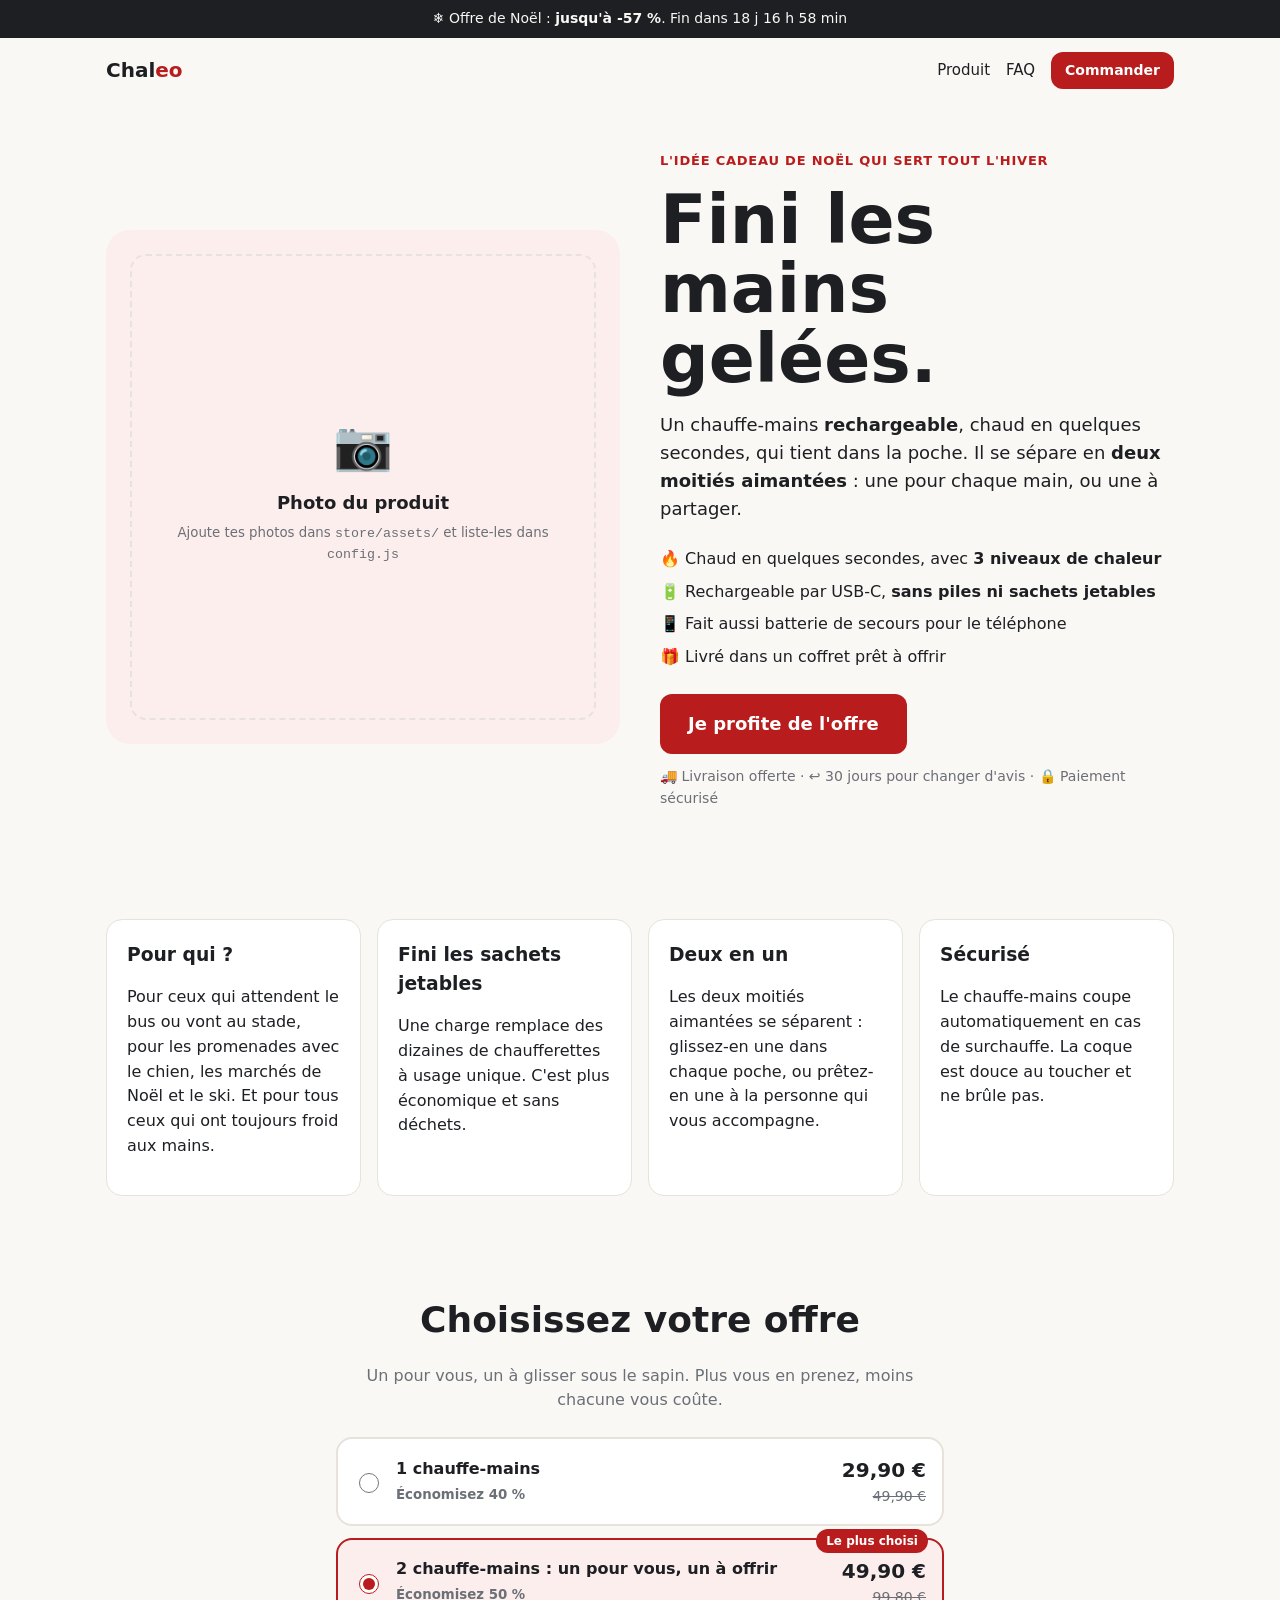
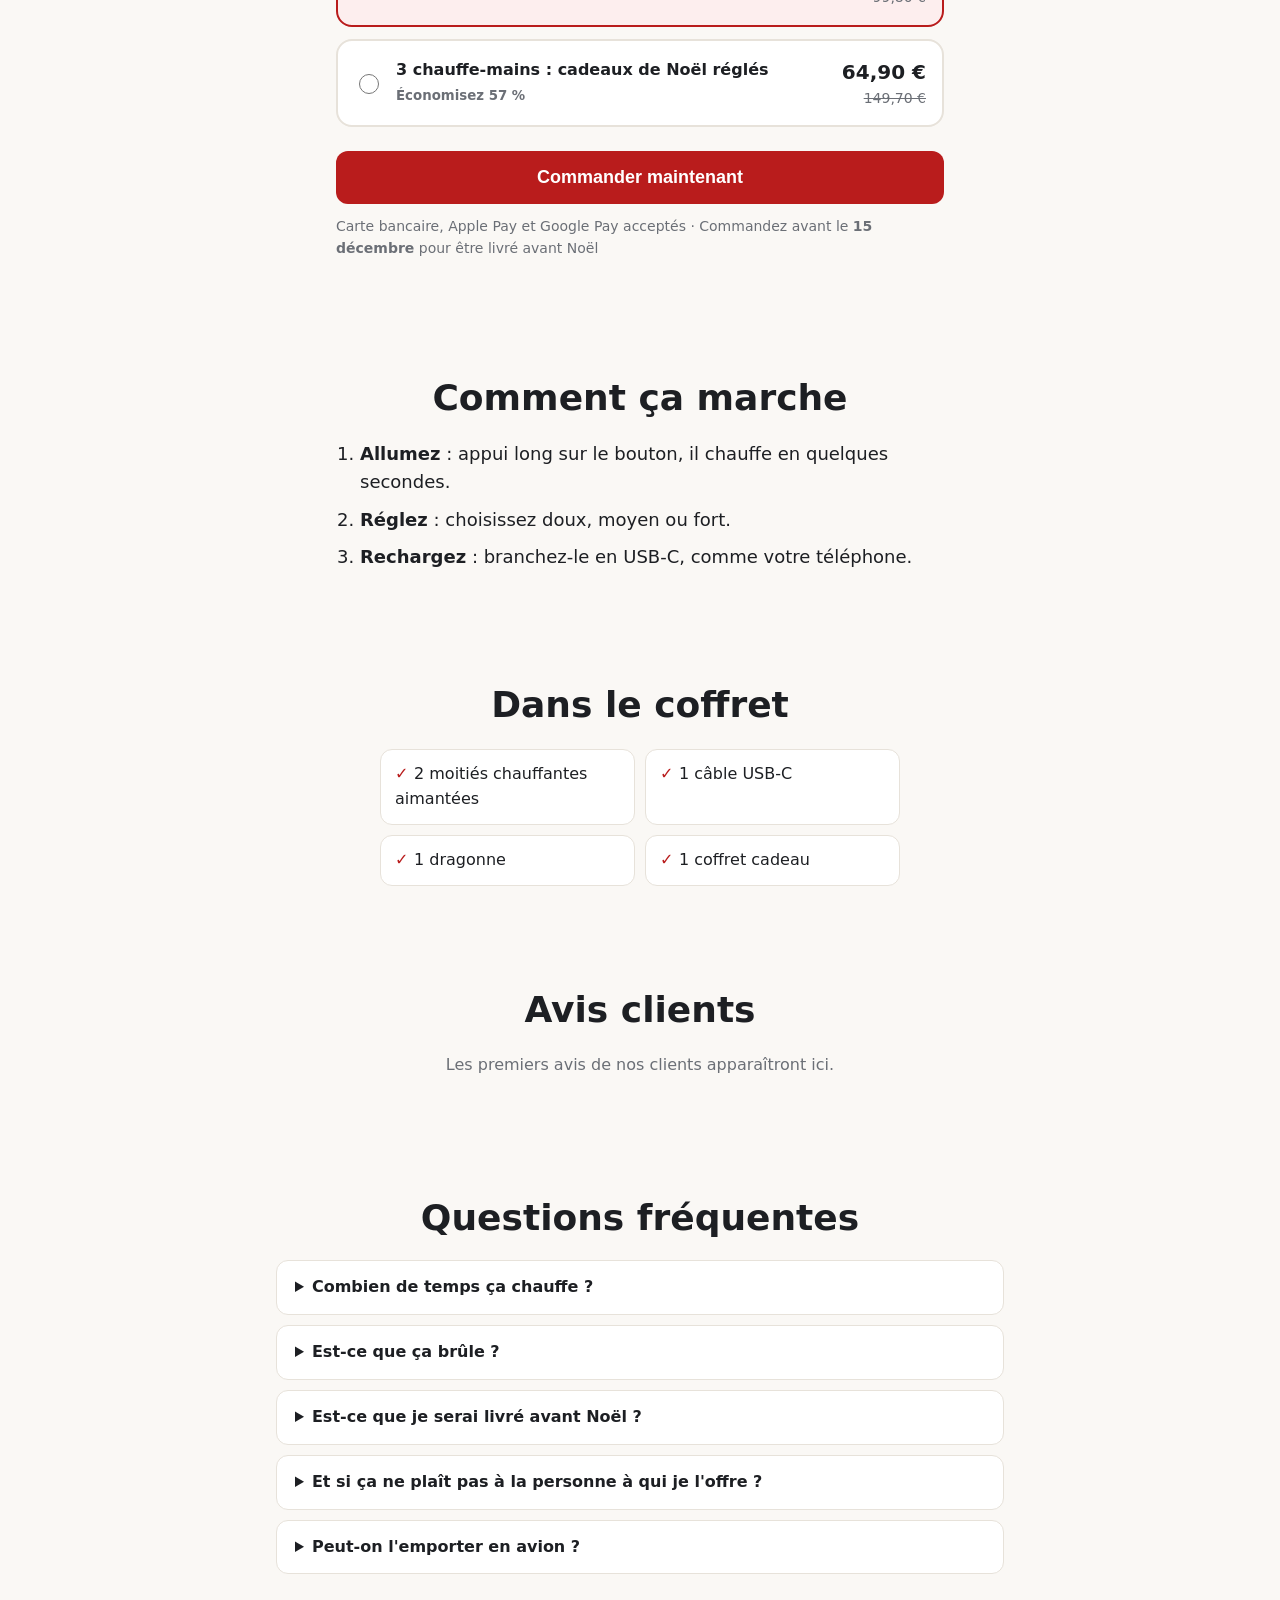
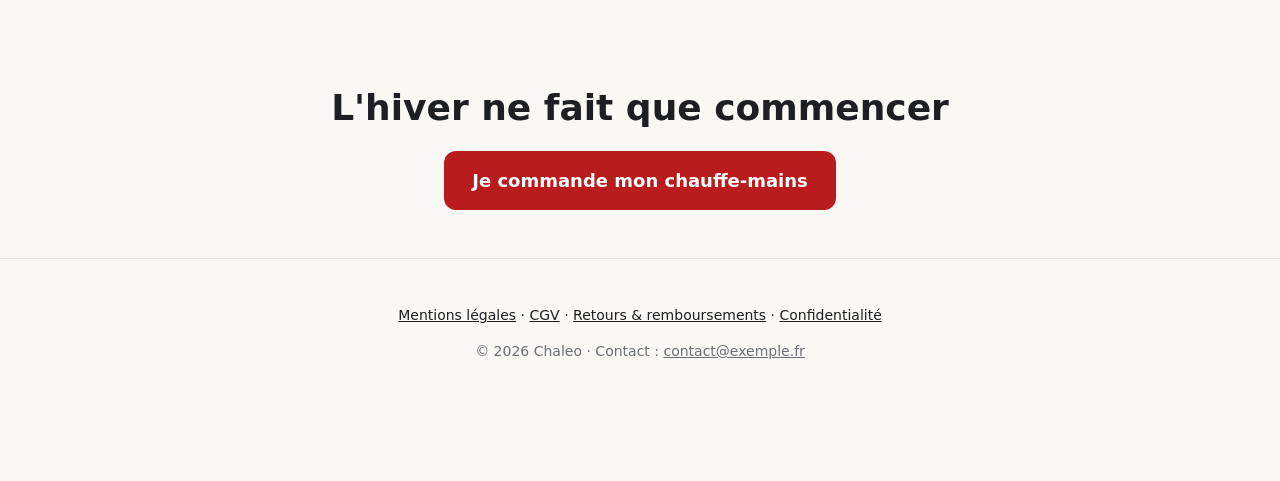
==== commit 0547e803: "Texte de l'offre : 'Un pour vous, un à offrir' Co-Authored-By: Claude Opus 5.5 <noreply@anthropic.co" ====
--- a/store/index.html
+++ b/store/index.html
@@ -53,7 +53,7 @@
 
 <section class="offer" id="acheter">
   <h2>Choisissez votre offre</h2>
-  <p class="sub">Une paire pour vous, une à glisser sous le sapin. Plus vous en prenez, moins chacune vous coûte.</p>
+  <p class="sub">Un pour vous, un à glisser sous le sapin. Plus vous en prenez, moins chacune vous coûte.</p>
   <div class="offers" id="offers"></div>
   <button class="btn btn-lg btn-block" id="checkout">Commander maintenant</button>
   <p class="reassure">Carte bancaire, Apple Pay et Google Pay acceptés · Commandez avant le <strong>15 décembre</strong> pour être livré avant Noël</p>
